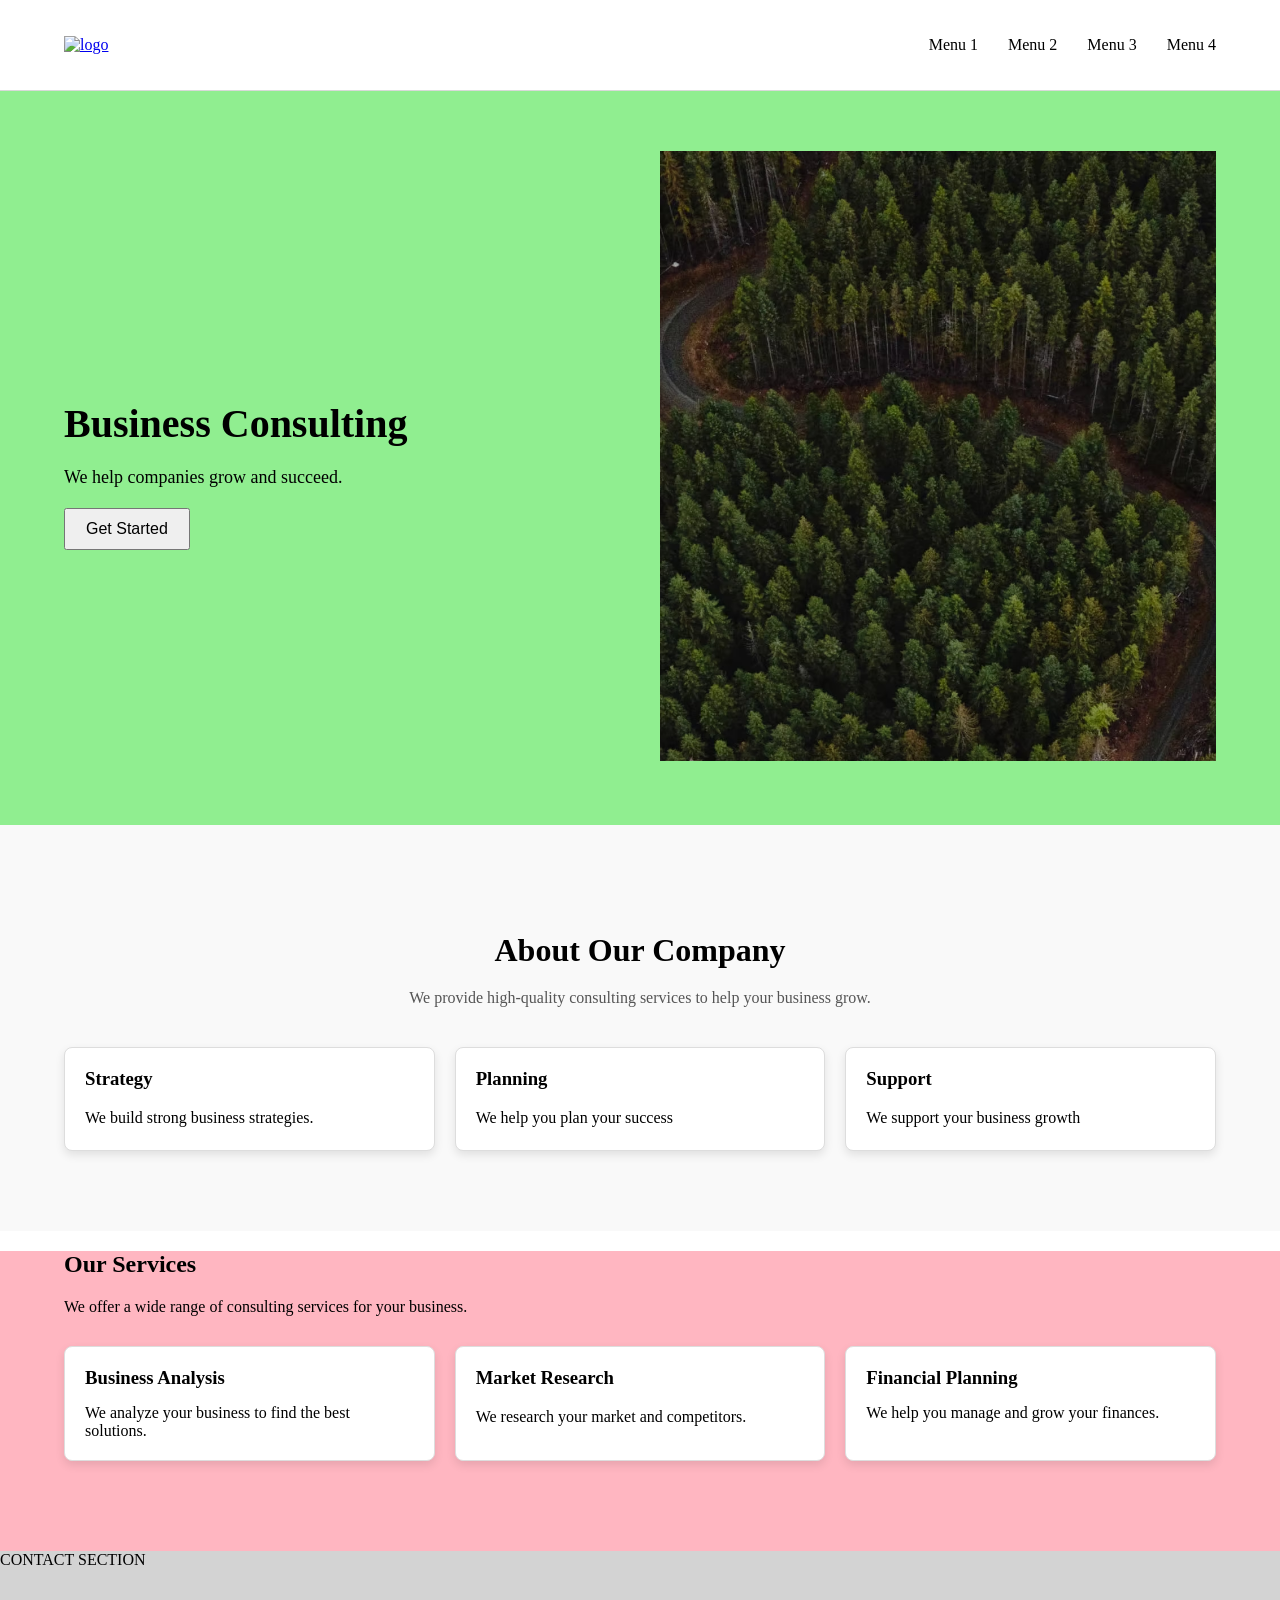
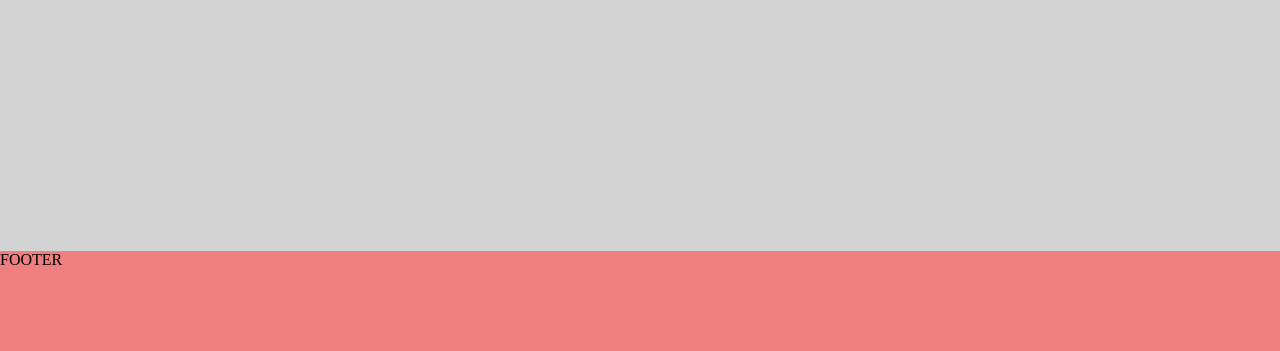
==== index.html @ f5cd55f1 "add home work 2" ====
<!DOCTYPE html>
<html lang="en">
<head>
    <meta charset="UTF-8">
    <meta name="viewport" content="width=device-width, initial-scale=1.0">
    <title>business-cinsulting-site</title>
    <link rel="stylesheet" href="./style.css">
</head>
<body>
    <header>
        <div class="container header-content">
            <a href="#" class="logo">
                <img src="logo.jpg.avif" alt="logo">

            </a>

            <nav>
                <ul class="menu">
                    <li><a href="#">Menu 1</a></li>
                    <li><a href="#">Menu 2</a></li>
                    <li><a href="#">Menu 3</a></li>
                    <li><a href="#">Menu 4</a></li>

                </ul>
            </nav>



        </div>
    </header>

    <main>
        <section class="hero">
             <div class="container hero-content">

                <div class="hero-text">
                    <h1>Business Consulting</h1>
                    <p>We help companies grow and succeed.</p>
                    <button>Get Started</button>



                </div>

                <div class="hero-image">
                    <img src="./images/hero/hero-image.avif" alt="Hero image">

                </div>
       


             </div>
        </section>

         <section class="about">
             <div class="container">
                

                <h2 class="about-title">About Our Company</h2>
                <p class="about-text">
                   We provide high-quality consulting services to help your business grow.
                 </p>
                 <div class="about-cards">
                    <div class="card">
                        <h3>Strategy</h3>
                        <p>We build strong business strategies.</p>

                    </div>
                    <div class="card">
                        <h3>Planning</h3>
                        <p>We help you plan your success</p>

                    </div>
                    <div class="card">
                        <h3>Support</h3>
                        <p>We support your business growth</p>

                    </div>
                    
                    


                    </div>


                 </div>  
                                                                                                                                                                                                                                                                               
                

             </div>
         </section>

         <section class="services">
            <div class="container">
                <h2 class="services-title">Our Services</h2>
                <p class="services-text">
                    We offer a wide range of consulting services for your business.
                </p>
                <div class="services-cards">
                    <div class="service-card">
                    <h3>Business Analysis</h3>
                    <p>We analyze your business to find the best solutions.</p>
                    </div>
                    
                    <div class="service card">
                        <h3>Market Research</h3>
                        <p>We research your market and competitors.</p>

                    </div>

                    <div class="service-card">
                        <h3>Financial Planning</h3>
                        <p>We help you manage and grow your finances.</p>

                    </div>



                </div>


            </div>
                 
        </section>

        <section class="contact">
            CONTACT SECTION
        </section>


    </main>

    <footer>
        FOOTER
    </footer>
    
</body>
</html>
---- style.css ----
body{
    margin: 0;

}
header{
    background-color: white;
    height: 90px;
    border-bottom: 1px solid #d9d9d9;
}
.hero{
    background-color: lightgreen;
    padding: 60px 0;
}
.about{
    background-color:#f9f9f9;
    padding: 80px 0;
}
.services{
    background-color: lightpink;
    height: 300px;
}

.contact{
    background-color: lightgray;
    height: 300px;

}
footer{
    background-color: lightcoral              ;
    height: 100px;
}
.container{
    width: 90%;
    margin: 0 auto;
}
.header-content{
    display: flex;
    justify-content: space-between;
    align-items: center;
    height: 90px;
}
.logo img{
    width: 120px;
    display: block;
}
.menu{
    display: flex;
    gap: 30px;
    list-style: none;
    margin: 0;
    padding: 0;
}
.menu a{
    text-decoration: none;
    color: black;
    font-size: 16px;
}
.hero-content{
    display: flex;
    align-items: center;
    justify-content: space-between;

}
.hero-text{
    width: 50%;
    padding-right: 40px;

}
.hero-text h1{
    font-size: 40px;
    margin-bottom: 20px;
}
.hero-text p{
    font-size: 18px;
    margin-bottom: 20px;
}
.hero-text button{
    padding: 10px 20px;
    font-size: 16px;
}
.hero-image{
    width: 50%;
}
.hero-image img{
    width: 100%;
}
.about-cards{
    margin-top: 30px;
    display: flex;
    gap: 20px;

}
.card{
    background-color: white;
    padding: 20px;
    border: 1px solid #ddd;
    border-radius: 8px;
    flex: 1;
    box-shadow: 0 4px 10px rgba(0, 0, 0, 0.1);
    transition: 0.3s;
}
.about-title{
    text-align: center;
    margin-bottom: 20px;
    font-size: 32px;

}
.about-text{
    text-align: center;
    margin-bottom: 40px;
    color: #555;
}
.card:hover{
    transform: translateY(-5px);
}
.card h3{
    margin-top: 0;
    margin-bottom: 15px;
}
.card p{
    margin: 0;
    line-height: 1.6;
}
.services-cards{
    margin-top: 30px;
    display: flex;
    gap: 20px;
}
.service-card{
    background-color: white;
    padding: 20px;
    border: 1px solid #ddd;
    flex: 1;

    border-radius: 8px;
    box-shadow: 0 4px 10px rgba(0, 0, 0, 0.1);
    transition: 0.3s;
}
.service-card:hover{
    transform: translateY(-5px);
}
.service-card h3{
    margin-top: 0;
    margin-bottom: 15px;
}
.service-card p{
     margin: 0;
     line-height: 1,6;
}
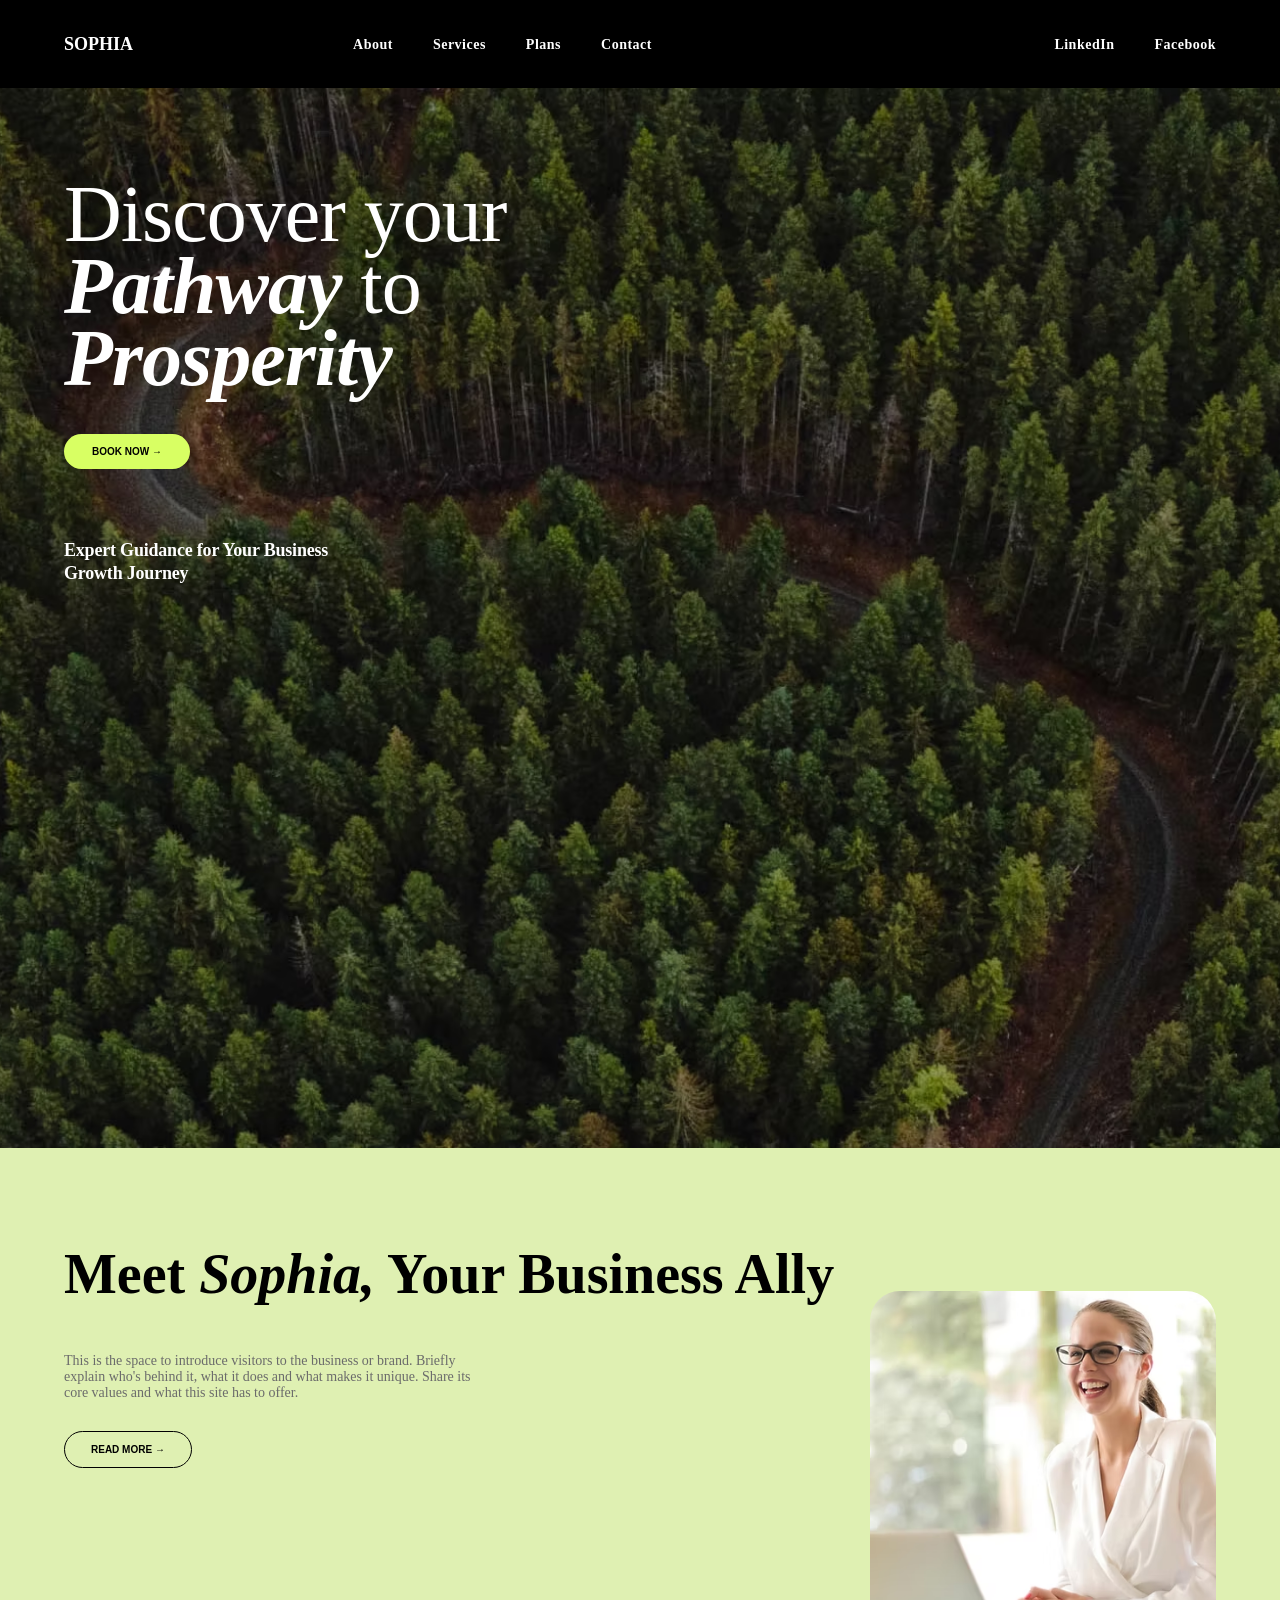
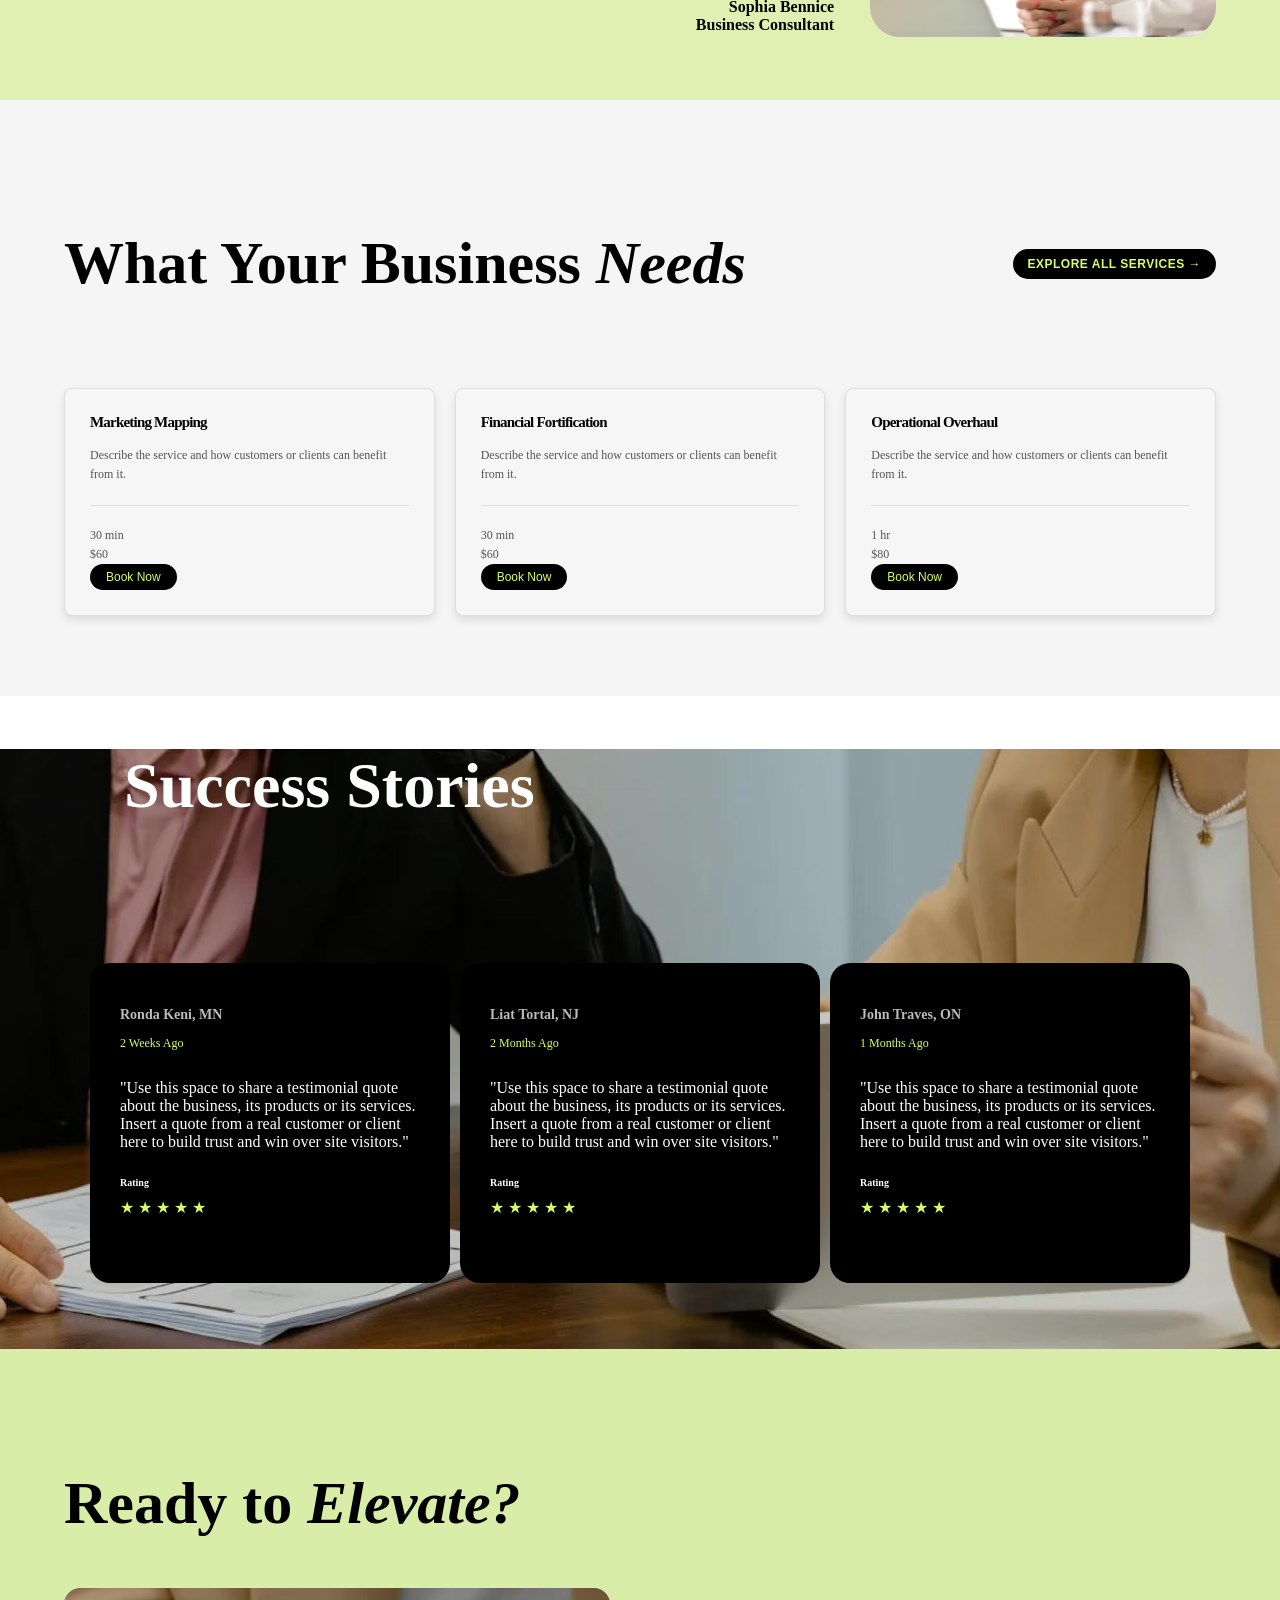
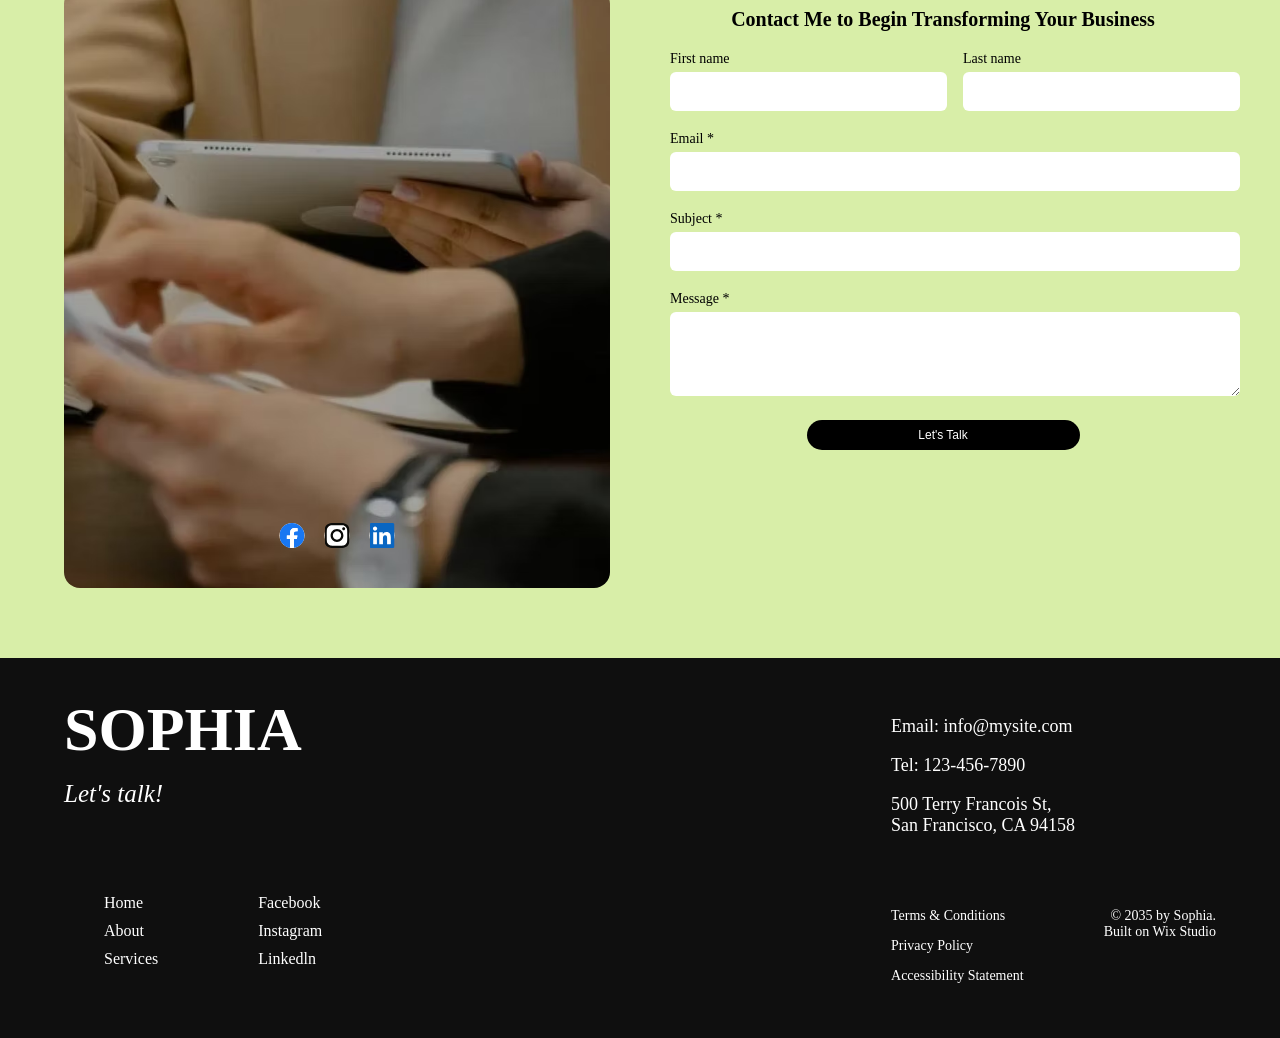
==== commit 9b833dfe: "add home work 2" ====
--- a/index.html
+++ b/index.html
@@ -5,24 +5,30 @@
     <meta name="viewport" content="width=device-width, initial-scale=1.0">
     <title>business-cinsulting-site</title>
     <link rel="stylesheet" href="./style.css">
+    
 </head>
 <body>
-    <header>
+    <header class="header">
         <div class="container header-content">
-            <a href="#" class="logo">
-                <img src="logo.jpg.avif" alt="logo">
-
-            </a>
-
-            <nav>
+            <a href="#" class="logo">SOPHIA</a>
+                 
+
+            
+
+            <nav class="nav">
                 <ul class="menu">
-                    <li><a href="#">Menu 1</a></li>
-                    <li><a href="#">Menu 2</a></li>
-                    <li><a href="#">Menu 3</a></li>
-                    <li><a href="#">Menu 4</a></li>
+                    <li><a href="#">About</a></li>
+                    <li><a href="#">Services</a></li>
+                    <li><a href="#">Plans</a></li>
+                    <li><a href="#">Contact</a></li>
 
                 </ul>
             </nav>
+            <ul class="social-menu">
+                <li><a href="#">LinkedIn</a></li>
+                <li><a href="#">Facebook</a></li>
+
+            </ul>
 
 
 
@@ -34,83 +40,84 @@
              <div class="container hero-content">
 
                 <div class="hero-text">
-                    <h1>Business Consulting</h1>
-                    <p>We help companies grow and succeed.</p>
-                    <button>Get Started</button>
-
-
-
-                </div>
-
-                <div class="hero-image">
-                    <img src="./images/hero/hero-image.avif" alt="Hero image">
-
-                </div>
-       
-
+                  
+                    
+                    
+                    <h1>
+                      Discover your <br>
+                      <span class="italic">Pathway</span> to <br>
+                       <span class="italic">Prosperity</span> 
+                    </h1>
+                    <button>BOOK NOW →</button>
+                    <p>Expert Guidance for Your Business Growth Journey</p>
+                  </div>  
+                
 
              </div>
         </section>
 
          <section class="about">
-             <div class="container">
+            <div class="container about-content">
+             <div class="about-left">
                 
 
-                <h2 class="about-title">About Our Company</h2>
+                <h2 class="about-title">Meet <span class="italic">Sophia,</span>  Your Business Ally</h2>
                 <p class="about-text">
-                   We provide high-quality consulting services to help your business grow.
+                   This is the space to introduce visitors to the business or brand. Briefly <br>explain who's behind it, what it does and what makes it unique. Share its <br> core values and what this site has to offer.
                  </p>
-                 <div class="about-cards">
-                    <div class="card">
-                        <h3>Strategy</h3>
-                        <p>We build strong business strategies.</p>
-
-                    </div>
-                    <div class="card">
-                        <h3>Planning</h3>
-                        <p>We help you plan your success</p>
-
-                    </div>
-                    <div class="card">
-                        <h3>Support</h3>
-                        <p>We support your business growth</p>
-
-                    </div>
-                    
-                    
-
-
-                    </div>
-
-
-                 </div>  
-                                                                                                                                                                                                                                                                               
-                
-
+                 <button class="about-btn">READ MORE →</button>
+                 <p class="about-name">Sophia Bennice <br>Business Consultant </p>
+               </div>  
+                 <div class="about-image">
+
+                    <img src="./images/hero/person.avif" alt="Sophia">
+                 </div> 
+                </div>                                                                                                                                                                                                                                                                
              </div>
          </section>
 
          <section class="services">
             <div class="container">
-                <h2 class="services-title">Our Services</h2>
-                <p class="services-text">
-                    We offer a wide range of consulting services for your business.
-                </p>
+
+
+            <div class="services-header">
+                <h2 class="services-title">What Your Business <span class="italic">Needs</span></h2>
+               
+                <button class="services-btn">EXPLORE ALL SERVICES →</button>
+                </div> 
                 <div class="services-cards">
                     <div class="service-card">
-                    <h3>Business Analysis</h3>
-                    <p>We analyze your business to find the best solutions.</p>
+                    <h3><a href="#">Marketing Mapping</a></h3>
+                    <p>Describe the service and how customers or clients can benefit from it.</p>
+
+                    <hr>
+
+                    <p class="time">30 min</p>
+                    <p class="price">$60</p>
+                    <button class="card-btn">Book Now</button>
                     </div>
                     
-                    <div class="service card">
-                        <h3>Market Research</h3>
-                        <p>We research your market and competitors.</p>
-
-                    </div>
-
                     <div class="service-card">
-                        <h3>Financial Planning</h3>
-                        <p>We help you manage and grow your finances.</p>
+                        <h3><a href="#">Financial Fortification</a></h3>                                                           
+                        <p>Describe the service and how customers or clients can benefit from it.</p>
+
+                        <hr>
+
+                        <p class="time">30 min</p>
+                        <p class="price">$60</p>
+                        <button class="card-btn">Book Now</button>
+
+                    </div>
+
+                    <div class="service-card">
+                        <h3><a href="#">Operational Overhaul</a></h3>
+                        <p>Describe the service and how customers or clients can benefit from it.</p>
+
+                        <hr>
+
+                        <p class="time">1 hr</p>
+                        <p class="price">$80</p>
+                        <button class="card-btn">Book Now</button>
 
                     </div>
 
@@ -124,14 +131,176 @@
         </section>
 
         <section class="contact">
-            CONTACT SECTION
+          <div class="container">
+            <h2 class="contact-title">Success Stories</h2>
+          </div>
+          
+          <div class="contact-cards">
+            <div class="contact-card">
+                <h3 class="card-name">Ronda Keni, MN</h3>
+                <p class="card-date">2 Weeks Ago</p>
+                <p class="card-text">
+                    "Use this space to share a testimonial quote about the business, its products or its services. Insert a quote from a real customer or client here to build trust and win over site visitors."
+
+                </p>
+                 <p class="card-rating-title">Rating</p>
+                <div class="card-stars">
+                    ★ ★ ★ ★ ★
+                </div>
+            
+
+            </div>
+            <div class="contact-card">
+                <h3 class="card-name">Liat Tortal, NJ</h3>
+                <p class="card-date">2 Months Ago</p>
+                <p class="card-text">
+                   "Use this space to share a testimonial quote about the business, its products or its services. Insert a quote from a real customer or client here to build trust and win over site visitors."
+                </p>
+                  <p class="card-rating-title">Rating</p>
+                <div class="card-stars">
+                    ★ ★ ★ ★ ★
+                </div>
+            </div>
+            <div class="contact-card">
+                <h3 class="card-name">John Traves, ON</h3>
+                <p class="card-date">1 Months Ago</p>
+                <p class="card-text">
+                    "Use this space to share a testimonial quote about the business, its products or its services. Insert a quote from a real customer or client here to build trust and win over site visitors."
+
+                </p>
+
+                <p class="card-rating-title">Rating</p>
+                <div class="card-stars">
+                    ★ ★ ★ ★ ★
+                </div>
+            </div>
+
+          </div>
+
+        </div>
+          
         </section>
 
 
+    
+
+
+    <section class="cta-contact">
+
+        <div class="container">
+            <h2 class="cta-title">
+                Ready to <span>Elevate?</span>
+
+            </h2>
+        <div class="cta-content">
+            <div class="cta-left">
+                <div class="cta-image">
+                    <div class="cta-socials">
+
+                        <div class="social">
+                            <img src="./images/logos/facebook.svg" alt="facebook">
+                        </div>
+
+                        <div class="social">
+                            <img src="./images/logos/instagram.svg" alt="instagram">
+                        </div>
+
+                        <div class="social">
+                            <img src="./images/logos/in.svg" alt="linkedin">
+                        </div>
+
+
+                    </div>
+                </div>
+            </div>
+            <div class="cta-right">
+
+                <h3 class="form-title">Contact Me to Begin Transforming Your Business</h3>
+
+                
+                <div class="form-row">
+                    <div class="form-group">
+                        <label>First name</label>
+                        <input type="text">
+                    </div>
+
+                    <div class="form-group">
+                        <label>Last name</label>
+                        <input type="text">
+                    </div>
+                </div>
+
+                <div class="form-group">
+                    <label>Email *</label>
+                    <input type="text">
+                </div>
+
+                <div class="form-group">
+                    <label>Subject *</label>
+                    <input type="text">
+                </div>
+
+                <div class="form-group">
+                    <label>Message *</label>
+                    <textarea name="text"></textarea>
+                </div>
+            
+                <button class="form-btn">Let's Talk</button>
+            </div>
+    </section>
     </main>
 
-    <footer>
-        FOOTER
+    <footer class="footer">
+        <div class="container">
+
+            <div class="footer-content">
+
+                <div class="footer-left">
+                    <h2 class="footer-logo">SOPHIA</h2>
+                    <p class="footer-talk">Let's talk!</p>
+                    <div class="footer-links">
+
+                       <ul>
+                        <li>Home</li>
+                        <li>About</li>
+                        <li>Services</li>
+                       </ul>
+
+                       <ul>
+                        <li>Facebook</li>
+                        <li>Instagram</li>
+                        <li>Linkedln</li>
+                       </ul>
+
+                    </div>
+                </div>
+
+
+                <div class="footer-right">
+
+                    <div class="footer-contact">
+                        <p>Email: info@mysite.com</p>
+                        <p>Tel: 123-456-7890</p>
+                        <p>500 Terry Francois St,<br>San Francisco, CA 94158</p>
+                   </div>
+
+                   <div class="footer-bottom">
+
+                     <div class="footer-legal">
+                         <p>Terms & Conditions</p>
+                         <p>Privacy Policy</p>
+                         <p>Accessibility Statement</p>
+                      
+                    </div>    
+
+                   <div class="footer-copy">
+                         <p>© 2035 by Sophia.<br>Built on Wix Studio</p>
+                   </div>
+                </div>
+
+                </div>
+            </div>
+        </div>
     </footer>
     
 </body>
--- a/style.css
+++ b/style.css
@@ -1,96 +1,178 @@
-body{
+body {
     margin: 0;
-
-}
-header{
-    background-color: white;
-    height: 90px;
-    border-bottom: 1px solid #d9d9d9;
-}
-.hero{
-    background-color: lightgreen;
-    padding: 60px 0;
-}
-.about{
-    background-color:#f9f9f9;
-    padding: 80px 0;
-}
-.services{
-    background-color: lightpink;
-    height: 300px;
-}
-
-.contact{
-    background-color: lightgray;
-    height: 300px;
-
-}
-footer{
-    background-color: lightcoral              ;
-    height: 100px;
-}
-.container{
-    width: 90%;
-    margin: 0 auto;
-}
-.header-content{
-    display: flex;
-    justify-content: space-between;
-    align-items: center;
-    height: 90px;
-}
-.logo img{
-    width: 120px;
-    display: block;
-}
-.menu{
-    display: flex;
-    gap: 30px;
+}
+
+.header {
+    /* background-color: #0a0a0a; */
+    background-color:#000;                                                             
+    height: 88px;
+}
+
+.hero {
+    background-image: url(./images/hero/hero-image-4.avif);
+    background-size: cover;
+    background-position: center;
+    padding: 90px 0 70px;
+    color: white;
+    min-height: 100vh;
+    
+
+}
+.logo{
+    text-decoration: none;
+    color: white;
+    font-size: 18px;
+    font-weight: 700;
+}
+
+
+.menu,
+.social-menu{
+    display: flex;
+    gap: 40px;
     list-style: none;
     margin: 0;
     padding: 0;
 }
-.menu a{
+
+.menu a,
+.social-menu a {
     text-decoration: none;
+    color: white;
+    font-size: 14px;
+    font-weight: 600;
+    letter-spacing: 0.5px;
+}
+.menu a:hover,
+.social-menu a:hover{
+    opacity: 0.7;
+}
+
+.about {
+    background-color: #dff0b2;
+    padding: 50px 0;
+    
+    
+}
+
+.services {
+    background-color: #f5f5f5;
+    padding: 80px 0;
+}
+
+.contact {
+    background-image: url(./images/hero/hero-image-3.avif);
+    background-size: cover;
+    background-position: center;
+    min-height: 600px;
+    
+}
+.contact-cards{
+    display: flex;
+    gap: 10px;
+    justify-content: center;
+    
+    margin-top: 140px;
+}
+.contact-card{
+    background-color: #000;
+    color: white;
+    padding: 30px;
+    border-radius: 20px;
+    height: 260px;
+    width: 300px;
+     display: flex;
+    flex-direction: column;
+}
+.contact-card:hover{
+     transform: translateY(-5px);
+    
+}
+.container {
+    width: 90%;
+    margin: 0 auto;
+    max-width: 1400px;
+}
+
+.header-content {
+    display: flex;
+    justify-content: space-between;
+    align-items: center;
+    height: 88px;
+}
+
+
+.hero-content {
+    display: flex;
+    align-items: center;
+    
+}
+
+.hero-text {
+    max-width: 500px;
+   
+}
+
+.hero-text h1 {
+    font-size: 80px;
+    margin: 0 0 30px;
+    line-height: 0.9;
+    font-weight: 500;
+    letter-spacing: -1px;
+}
+
+
+.hero-text p {
+    font-size: 18px;
+    margin-top: 70px;
+    line-height: 1.3;
+    max-width: 300px;
+    font-weight: 600;
+    letter-spacing: -0.2px;
+}
+.hero-text button {
+    padding: 12px 28px;
+    font-size: 10px;
+    background-color: #d8ff63;
     color: black;
-    font-size: 16px;
-}
-.hero-content{
-    display: flex;
-    align-items: center;
-    justify-content: space-between;
-
-}
-.hero-text{
-    width: 50%;
-    padding-right: 40px;
-
-}
-.hero-text h1{
-    font-size: 40px;
-    margin-bottom: 20px;
-}
-.hero-text p{
-    font-size: 18px;
-    margin-bottom: 20px;
-}
-.hero-text button{
-    padding: 10px 20px;
-    font-size: 16px;
-}
-.hero-image{
-    width: 50%;
-}
-.hero-image img{
-    width: 100%;
-}
-.about-cards{
+    border: none;
+    border-radius: 999px;
+    cursor: pointer;
+    font-weight: 600;
+    margin-top: 10px;
+}
+.hero-text button:hover {
+    background-color: #e6ff85;
+}
+
+
+.about-title {
+    line-height: 1.1;
+    font-size: 56px;
+    font-weight: 700;
+    
+}
+
+.about-text {
+    text-align: left;
+    margin-bottom: 30px;
+    
+    color: #6b6b6b;
+    font-size: 14px;
+    
+}
+
+.about-cards {
     margin-top: 30px;
     display: flex;
     gap: 20px;
-
-}
-.card{
+}
+h3,a{
+    text-decoration: none;
+    color: #000;
+}
+
+.card {
     background-color: white;
     padding: 20px;
     border: 1px solid #ddd;
@@ -99,51 +181,363 @@
     box-shadow: 0 4px 10px rgba(0, 0, 0, 0.1);
     transition: 0.3s;
 }
-.about-title{
+
+.card:hover {
+    transform: translateY(-5px);
+    
+}
+
+.card h3 {
+    margin-top: 0;
+    margin-bottom: 15px;
+}
+
+.card p {
+    margin: 0;
+    line-height: 1.6;
+}
+.card-name{
+    color: #bbb;
+    font-size: 14px;
+    font-weight: bold;
+    margin-bottom: 1px;
+       
+}
+.card-date{
+    font-size: 12px;
+    color: #d6ff63;
+}
+.card-rating-title{
+    font-size: 10px;
+    font-weight: bold;
+    
+    
+}
+.card-stars {
+  font-size: 16px;
+  color: #d6ff63;
+}
+
+.services-text {
     text-align: center;
-    margin-bottom: 20px;
-    font-size: 32px;
-
-}
-.about-text{
+    margin-bottom: auto;
+    color: #555;
+}
+.services-cards {
+    margin-top: 30px;
+    display: flex;
+    gap: 20px;
+    
+}
+
+.service-card {
+    background-color: #f6f6f6;
+    padding: 25px 25px;
+    border: 1px solid #ddd;
+    flex: 1;
+    border-radius: 8px;
+    box-shadow: 0 4px 10px rgba(0, 0, 0, 0.1);
+    transition: 0.3s;
+    
+}
+.service-card hr{
+     height: 1px;
+    background-color: #e0e0e0;
+    border: none;
+    margin: 20px 0;
+}
+
+.service-card:hover {
+    transform: translateY(-5px);
+}
+
+.service-card h3 {
+    margin-top: 0;
+    margin-bottom: 15px;
+    font-size: 15px;
+    letter-spacing: -0.8px;
+    text-decoration: none;
+}
+
+.service-card p {
+    margin: 0;
+    line-height: 1.6;
+    font-size: 12px;
+    color: #555;
+}
+.services-title{
+    text-align: left;
+    font-size: 60px;
+    
+}
+.services-header {
+    display: flex;
+    justify-content: space-between;
+    align-items: center;
+    margin-bottom: 40px;
+}
+.services-btn{
+    padding: 8px 15px;
+    border-radius: 999px;
+    color:#d8ff63;
+    border: none;
+    background-color: #000;
+    font-size: 12px;
+    font-weight: 600;
+    cursor: pointer;
+    letter-spacing: 0.5px;
+
+}
+.card-btn{
+    padding: 6px 16px;
+    border-radius: 999px;
+    border: none;
+    background-color: #000;
+    color:#d8ff63;
+    cursor: pointer;
+    font-size: 12px;
+    
+    
+}
+
+.contact-title {
+    
+    margin-bottom: 140px;
+    margin-left: 60px;
+    font-size: 64px;
+    color: white;
+       
+}
+
+.contact-text {
     text-align: center;
     margin-bottom: 40px;
     color: #555;
 }
-.card:hover{
-    transform: translateY(-5px);
-}
-.card h3{
-    margin-top: 0;
-    margin-bottom: 15px;
-}
-.card p{
+.italic{
+    font-style: italic;
+    font-weight: 600;
+}
+.about-content{
+    display: flex;
+    justify-content: space-between;
+    align-items: center;
+       
+}
+
+
+.about-btn{
+    max-width: 500px;
+}
+.about-name{
+    text-align: right;
+    margin-top: 130px;
+    font-weight: 600;
+    font-size: 16px;
+}
+
+.about-btn{
+   
+    padding: 12px 26px;
+    border: 1.5px solid black;
+    background-color: transparent;
+    border-radius: 999px;
+    font-weight: 600;
+    cursor: pointer;
+    font-size: 10px; 
+}
+.about-btn:hover {
+    background-color: black;
+    color: white;
+}
+
+.about-image{
+    width: 30%;
+    margin-top: 80px;
+    
+}
+.about-image img{
+    width: 100%;
+    border-radius: 30px;
+    display: block;
+}
+.about-title,
+.about-text {
+    text-align: left;
+}
+.nav{
+    margin-left: 220px;
+    margin-right: auto;
+}
+.cta-contact{
+    background-color: #d8eea8;
+    padding: 70px 0;
+}
+.cta-title{
+    font-size: 60px;
+    font-weight: 700;
+}
+.cta-title span{
+    font-style: italic;
+}
+.cta-content{
+    display: flex;
+    gap: 60px;
+}
+.cta-left{
+    width: 50%;
+}
+.cta-right{
+    width: 50%;
+}
+.cta-image{
+    background-image: url(./images/hero/cta-image.avif);
+    height: 600px;
+    border-radius: 16px;
+    background-size: cover;
+    background-position: center;
+    position: relative;
+}
+.social img{
+    width: 25px;
+    height: 25px;
+}
+.cta-socials{
+    display: flex;
+    gap: 20px;
+    position: absolute;
+    bottom: 40px;
+    left: 50%;
+    transform: translateX(-50%);
+       
+}
+.social{
+    background-color: white;
+    width: 25px;
+    height: 25px;
+    border-radius: 50%;
+
+    display: flex;
+    align-items: center;
+    justify-content: center;
+    transition: 0.3s;
+}
+.social:hover{
+    transform: scale(1.1);
+}
+.form-title{
+    font-size: 20px;
+    font-weight: 700;
+    text-align: center;
+    margin-bottom: 20px;
+}
+.form-row{
+    display: flex;
+    gap: 40px;
+}
+.form-group{
+    width: 100%;
+    margin-bottom: 20px;
+    /* font-size: 10px; */
+    
+}
+.form-group input,
+.form-group textarea{
+    width: 100%;
+    padding: 12px;
+    border-radius: 6px;
+    border: none;
+}
+.form-group label{
+    font-size: 14px;
+    margin-bottom: 5px;
+    display: block;
+}
+
+ .form-group textarea {
+  min-height: 60px;
+}
+.form-btn{
+    width: 50%;
+    border-radius: 30px;
+    border: none;
+    background-color: #000;
+    color: white;
+    height: 30px;
+    font-size: 12px;
+    transition: 0.3s;
+    margin: 0 auto;
+    display: block;
+}
+.form-btn:hover{
+    background-color: #333;
+}
+.footer{
+    background-color: #0f0f0f;
+    padding: 40px 0;
+    color: white;
+}
+.footer-content{
+    display: flex;
+    justify-content: space-between;
+    align-items: flex-start;
+    
+}
+.footer-logo{
+    font-size: 62px;
+    font-weight: 700;
+    line-height: 1;
     margin: 0;
-    line-height: 1.6;
-}
-.services-cards{
-    margin-top: 30px;
-    display: flex;
-    gap: 20px;
-}
-.service-card{
-    background-color: white;
-    padding: 20px;
-    border: 1px solid #ddd;
-    flex: 1;
-
-    border-radius: 8px;
-    box-shadow: 0 4px 10px rgba(0, 0, 0, 0.1);
-    transition: 0.3s;
-}
-.service-card:hover{
-    transform: translateY(-5px);
-}
-.service-card h3{
-    margin-top: 0;
-    margin-bottom: 15px;
-}
-.service-card p{
-     margin: 0;
-     line-height: 1,6;
-}
+}
+.footer-talk{
+    font-size: 25px;
+    font-style: italic;
+    /* margin-top: 80px; */
+    margin: 20px 0 0;
+}
+.footer-links{
+    display: flex;
+    gap: 60px;
+    margin-top: 70px;   
+}
+.footer-links ul{
+    list-style: none;
+}
+.footer-links li{
+    margin-bottom: 10px;
+    font-size: 16px;
+}
+.footer-left{
+    display: flex;
+    flex-direction: column;
+}
+.footer-right{
+    display: flex;
+    flex-direction: column;
+    justify-content: space-between;
+}
+.footer-bottom{
+    display: flex;
+    justify-content: space-between;
+    margin-top: 30x;
+    gap: 80px;
+    
+}
+.footer-contact{
+    margin-bottom: 40px;font-size: 18px;
+}
+.footer-copy{
+    text-align: right;
+    margin-left: auto;
+}
+.footer-contact p{
+    font-size: 18px;
+}
+.footer-legal p,
+.footer-copy p{
+    font-size: 14px;
+}
+
+    
+
+
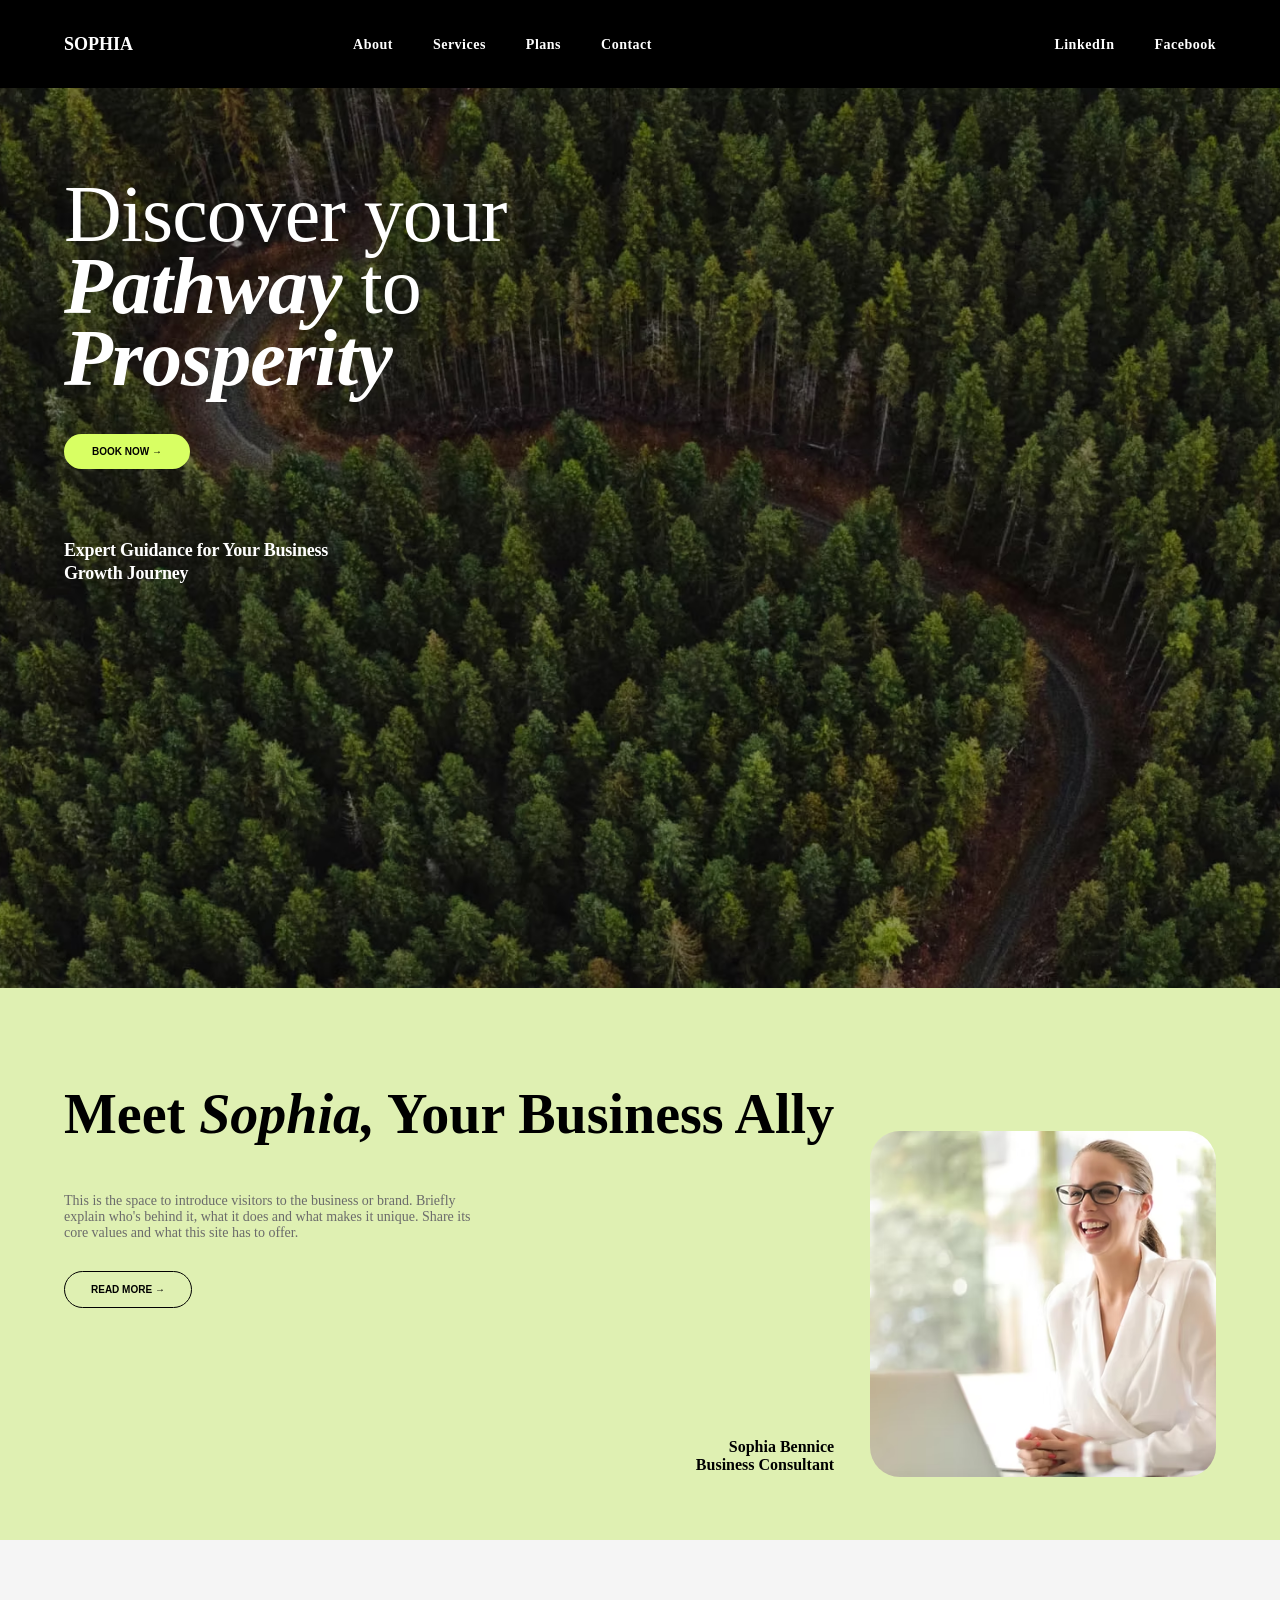
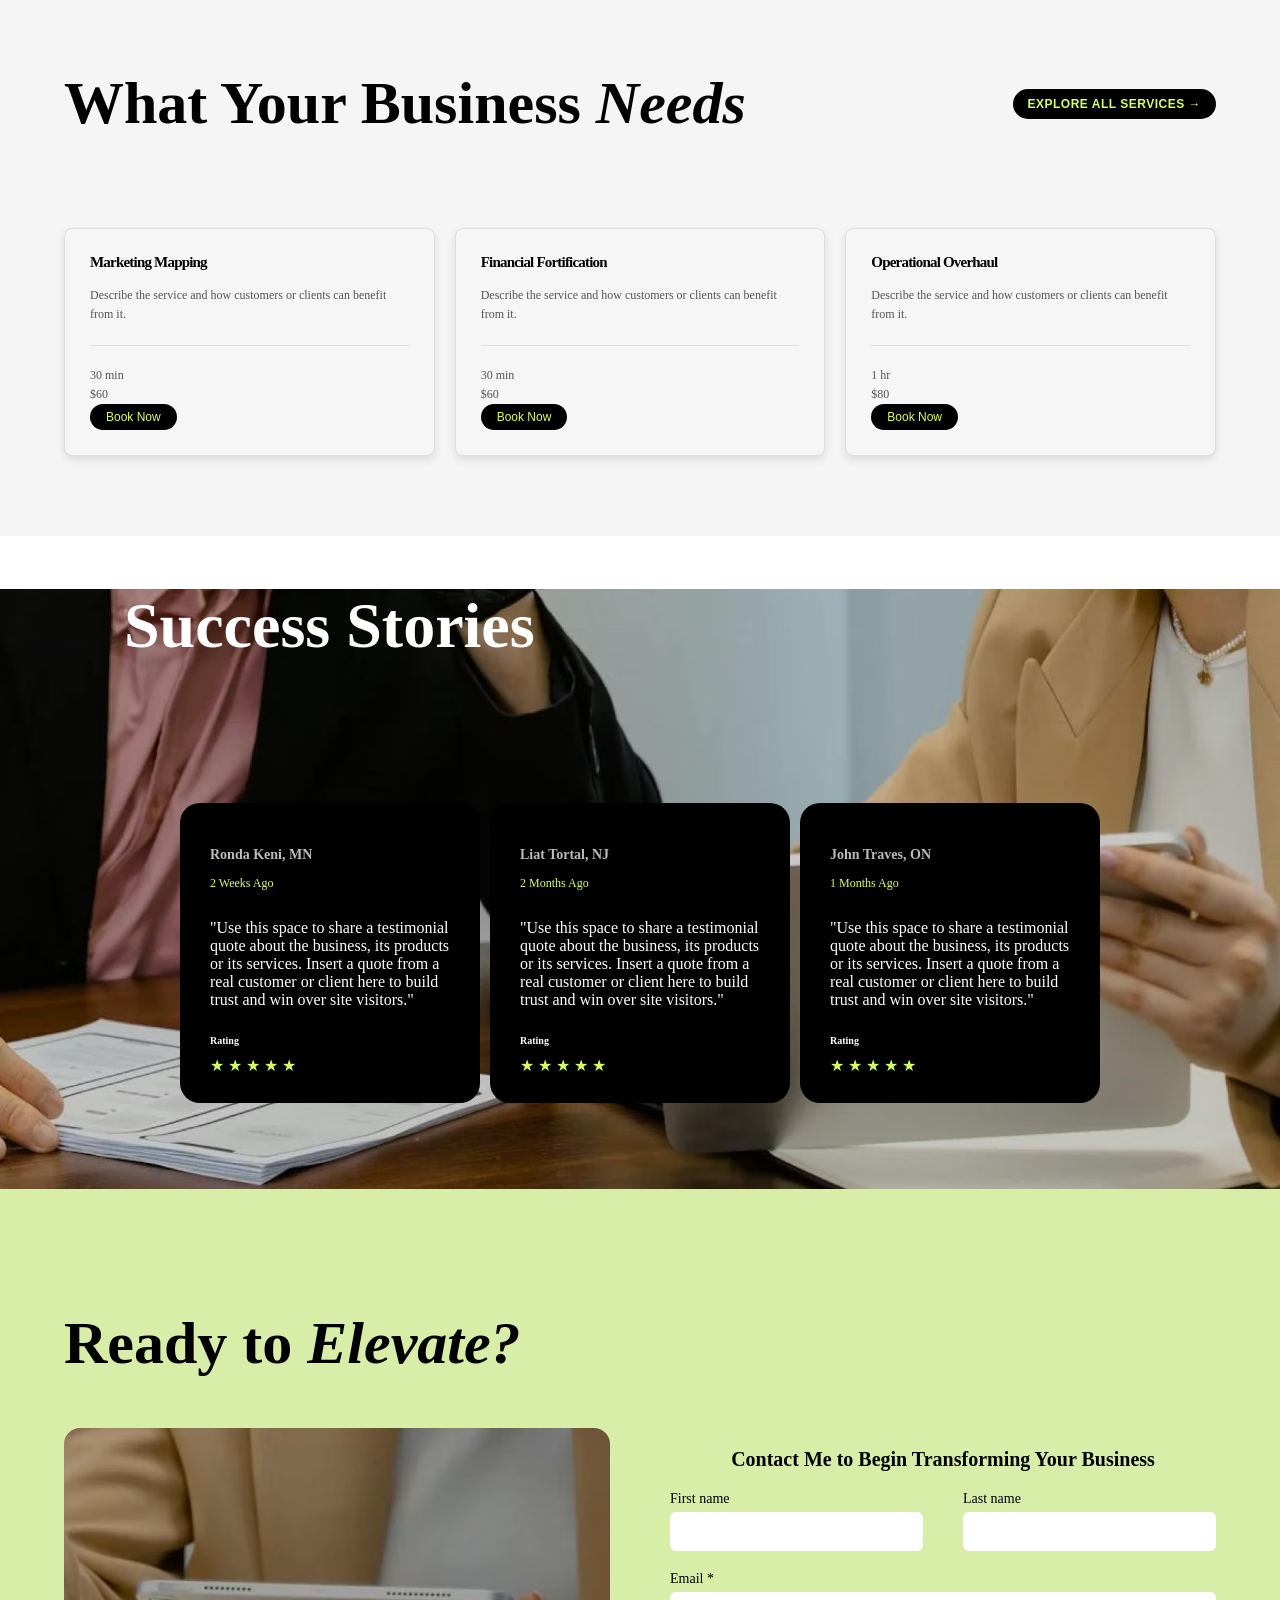
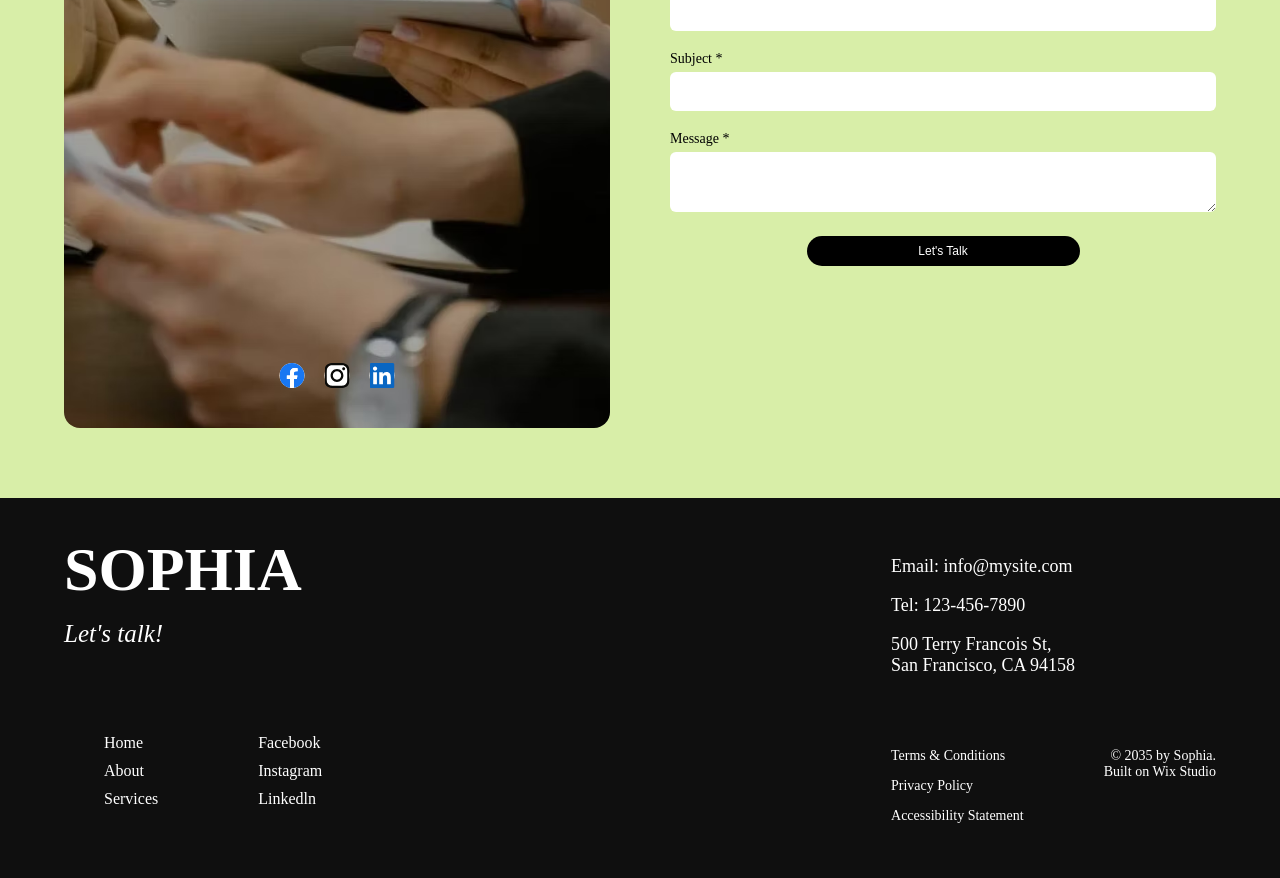
==== commit 42604f7f: "add home work 2" ====
--- a/index.html
+++ b/index.html
@@ -290,12 +290,12 @@
                          <p>Terms & Conditions</p>
                          <p>Privacy Policy</p>
                          <p>Accessibility Statement</p>
-                      
+                      </div>
+                         <div class="footer-copy">
+                          <p>© 2035 by Sophia.<br>Built on Wix Studio</p>  
                     </div>    
 
-                   <div class="footer-copy">
-                         <p>© 2035 by Sophia.<br>Built on Wix Studio</p>
-                   </div>
+                   
                 </div>
 
                 </div>
--- a/style.css
+++ b/style.css
@@ -1,5 +1,9 @@
+*{
+    box-sizing: border-box;
+}
 body {
     margin: 0;
+    
 }
 
 .header {
@@ -79,7 +83,7 @@
     color: white;
     padding: 30px;
     border-radius: 20px;
-    height: 260px;
+    height: 300px;
     width: 300px;
      display: flex;
     flex-direction: column;
@@ -538,6 +542,63 @@
     font-size: 14px;
 }
 
-    
-
-
+@media (max-width:929px){
+    .menu,
+    .social-menu{
+        gap: 20px;
+    }
+    .nav{
+        margin-left: 0px;
+        margin-right: 0px;
+    }
+    .hero-text h1 {
+       font-size: 42px;
+    }
+    .cta-content {
+       flex-direction: column;
+       align-items: center;
+    }
+
+    .cta-left,
+    .cta-right {
+       width: 100%;
+    }
+    .contact-cards{
+        flex-direction: column;
+
+    }
+   
+
+
+}
+@media (max-width:610px){
+      .header-content{
+         flex-direction: column;
+         justify-content: center;
+         gap: 20px;
+         height: auto; 
+    }
+    .services-cards{
+        flex-direction: column;
+        align-items: center;
+    }
+    .header{
+        height: 100px;
+    }
+   
+  
+}
+@media(max-width:690px){
+      .footer-content{
+          flex-direction: column;
+          gap: 20px;
+    }
+    
+}
+
+    
+         
+     
+
+    
+
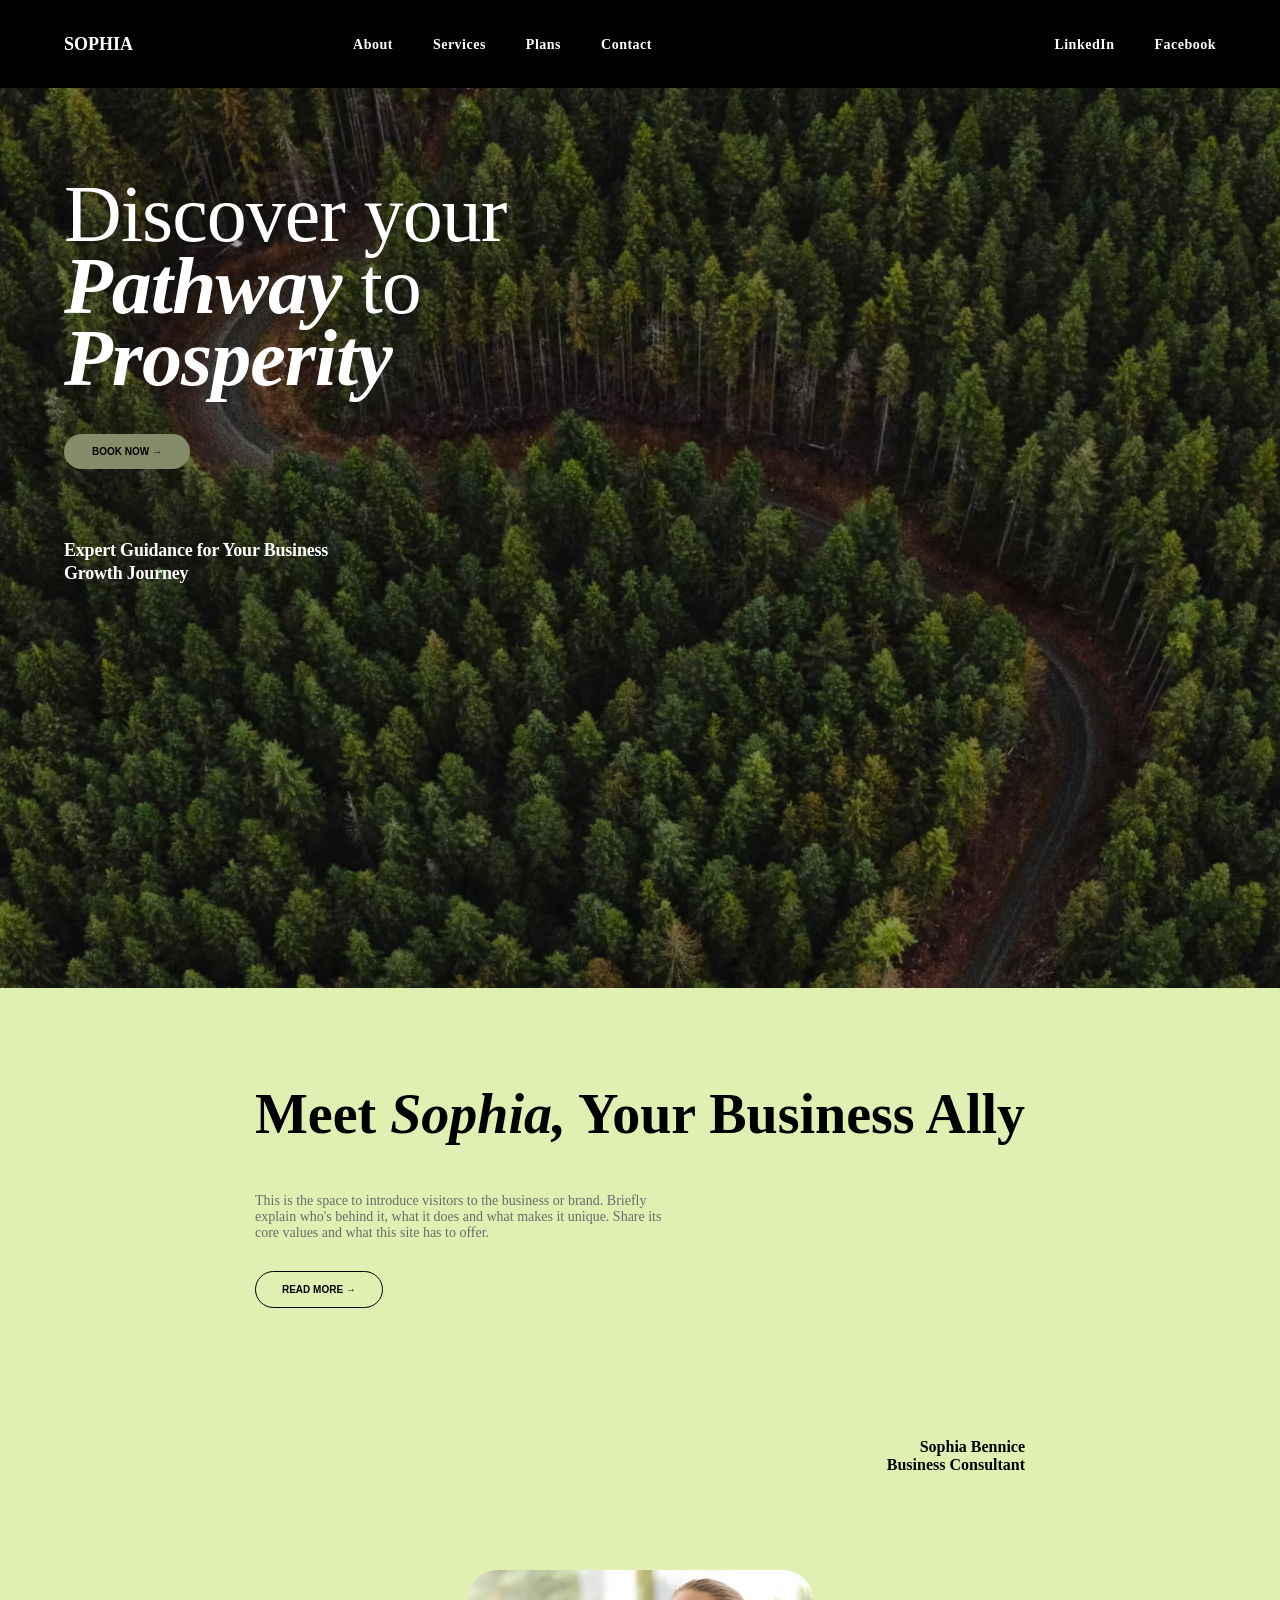
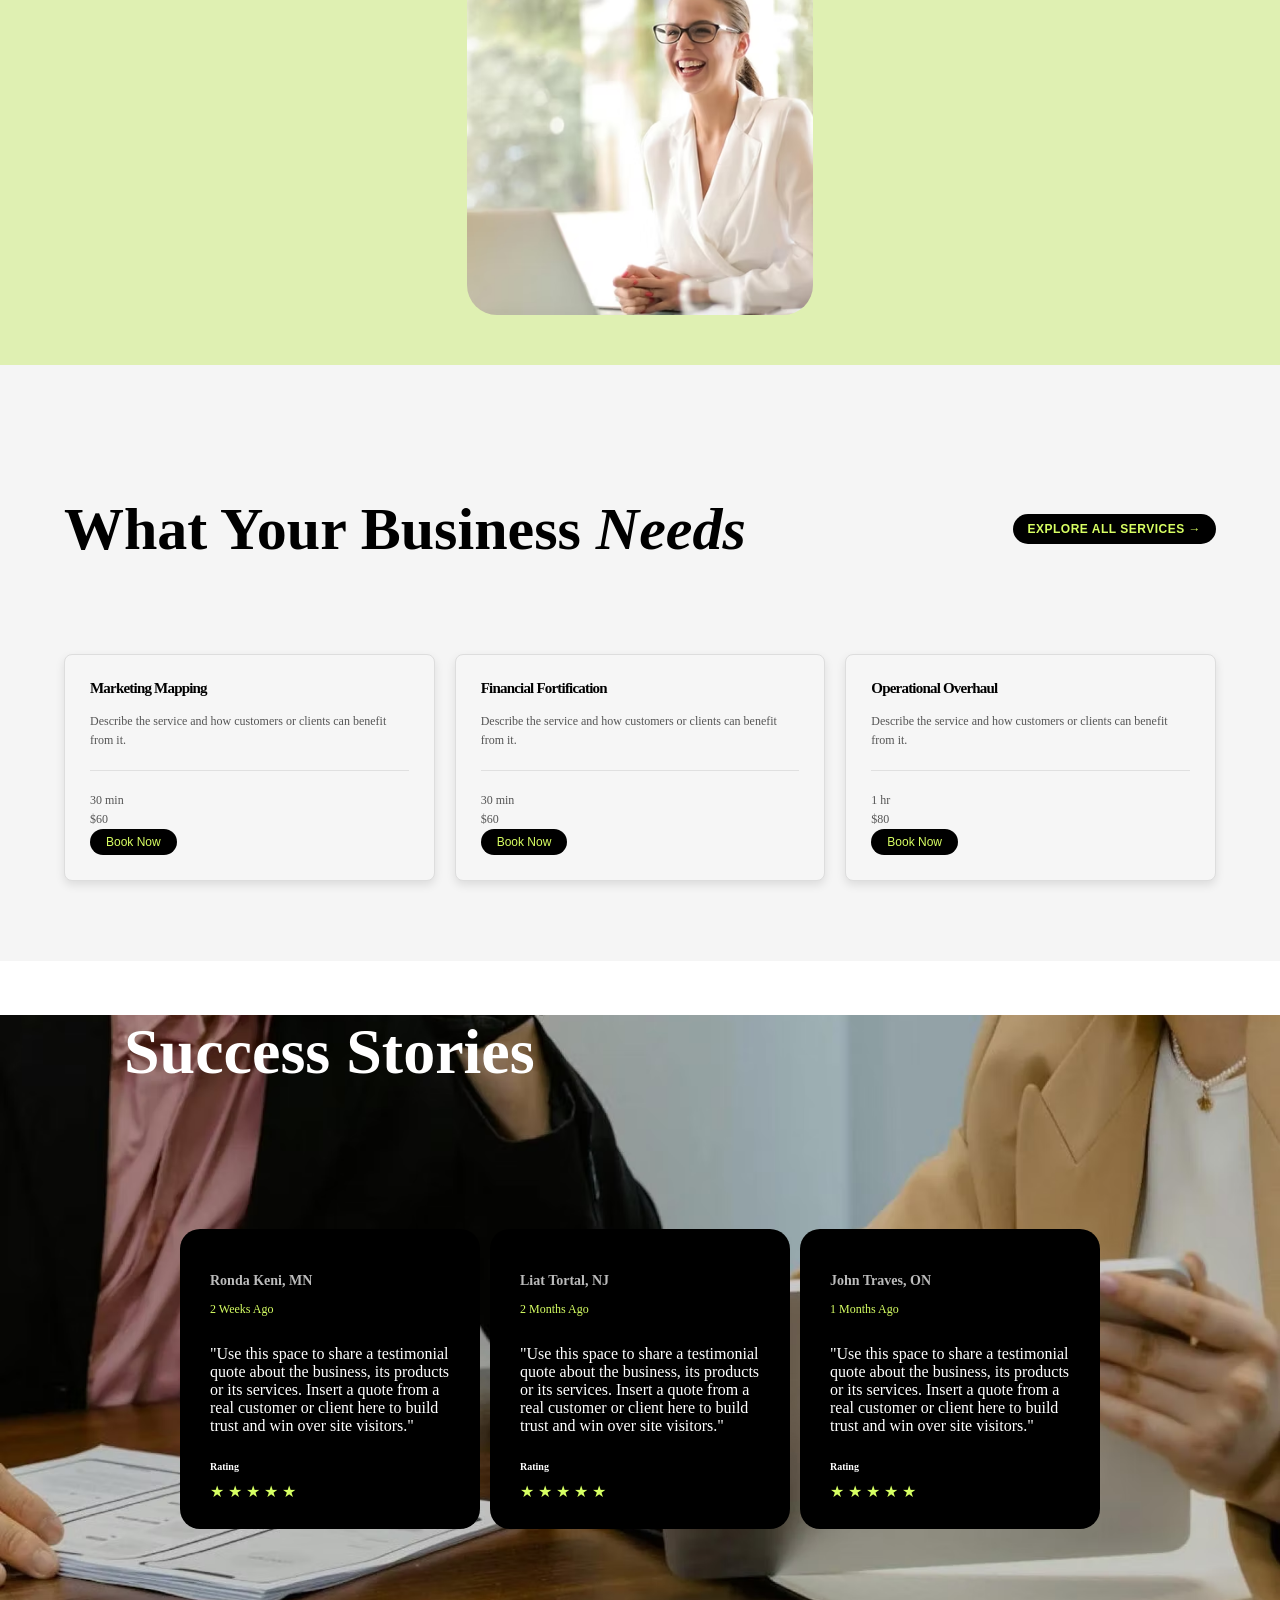
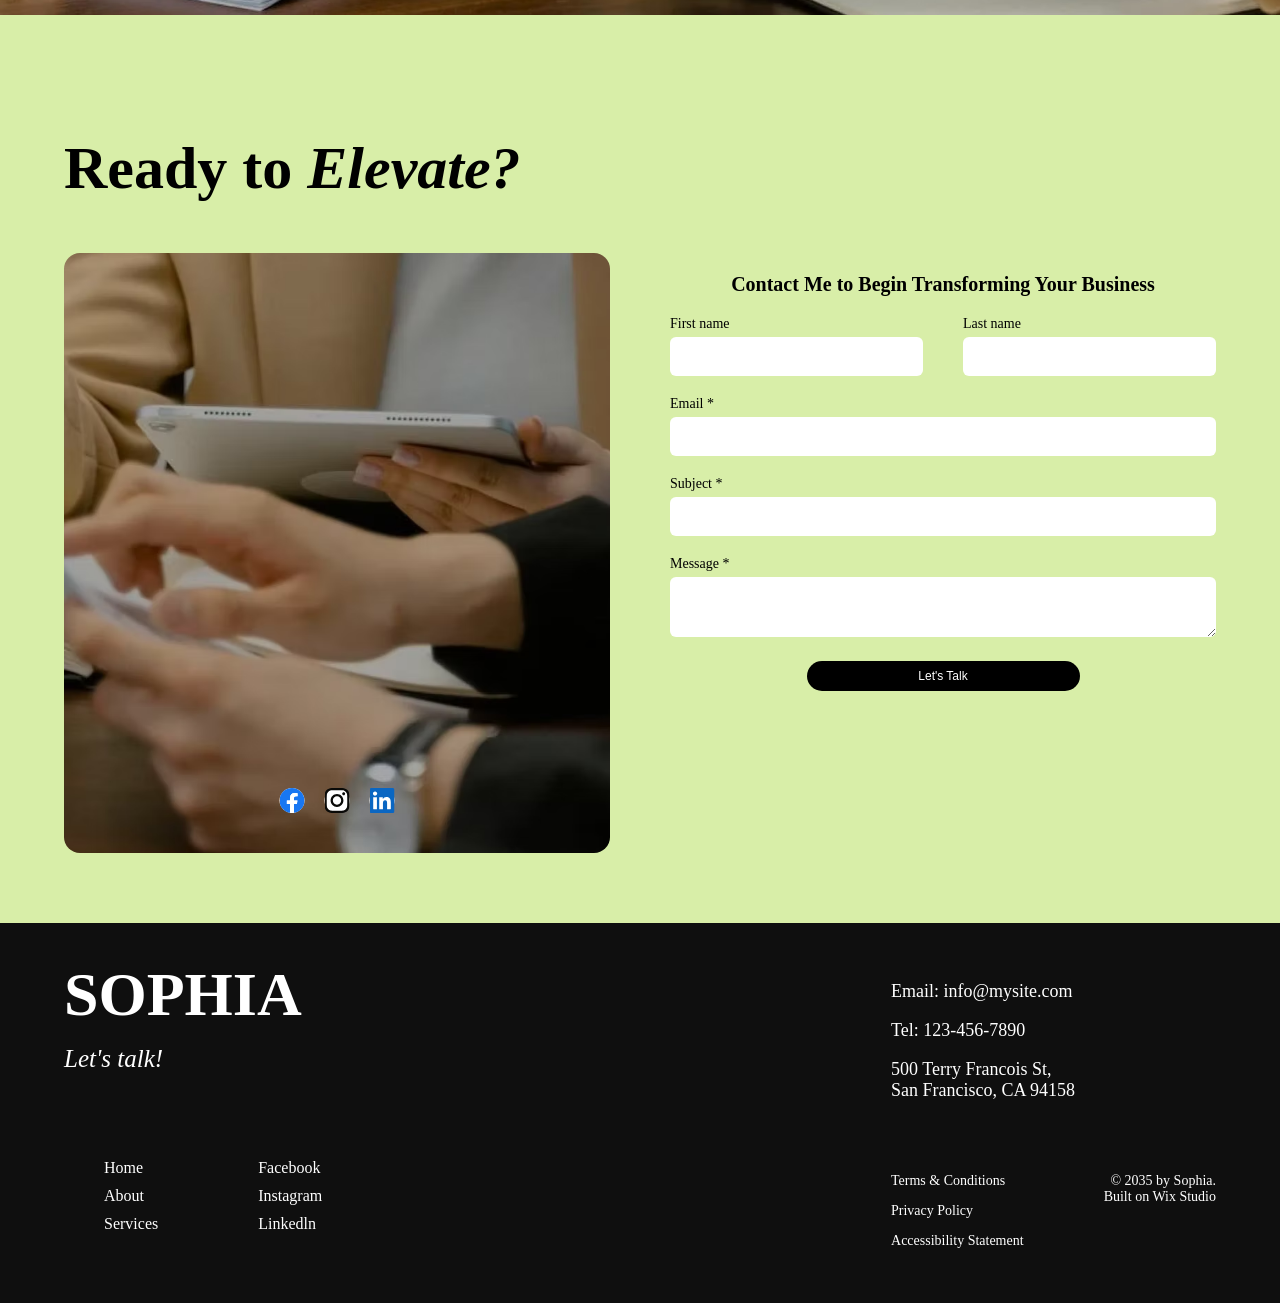
==== commit ff54f8b5: "add home work 2" ====
--- a/index.html
+++ b/index.html
@@ -17,8 +17,8 @@
 
             <nav class="nav">
                 <ul class="menu">
-                    <li><a href="#">About</a></li>
-                    <li><a href="#">Services</a></li>
+                    <li><a href="./about.html">About</a></li>
+                    <li><a href="./services.html">Services</a></li>
                     <li><a href="#">Plans</a></li>
                     <li><a href="#">Contact</a></li>
 
--- a/style.css
+++ b/style.css
@@ -137,7 +137,7 @@
 .hero-text button {
     padding: 12px 28px;
     font-size: 10px;
-    background-color: #d8ff63;
+    background-color: #858c6a;
     color: black;
     border: none;
     border-radius: 999px;
@@ -231,7 +231,7 @@
     margin-top: 30px;
     display: flex;
     gap: 20px;
-    
+    flex-wrap: wrap;
 }
 
 .service-card {
@@ -326,6 +326,7 @@
     display: flex;
     justify-content: space-between;
     align-items: center;
+    flex-direction: column;
        
 }
 
@@ -583,7 +584,7 @@
         align-items: center;
     }
     .header{
-        height: 100px;
+        height: 120px;
     }
    
   
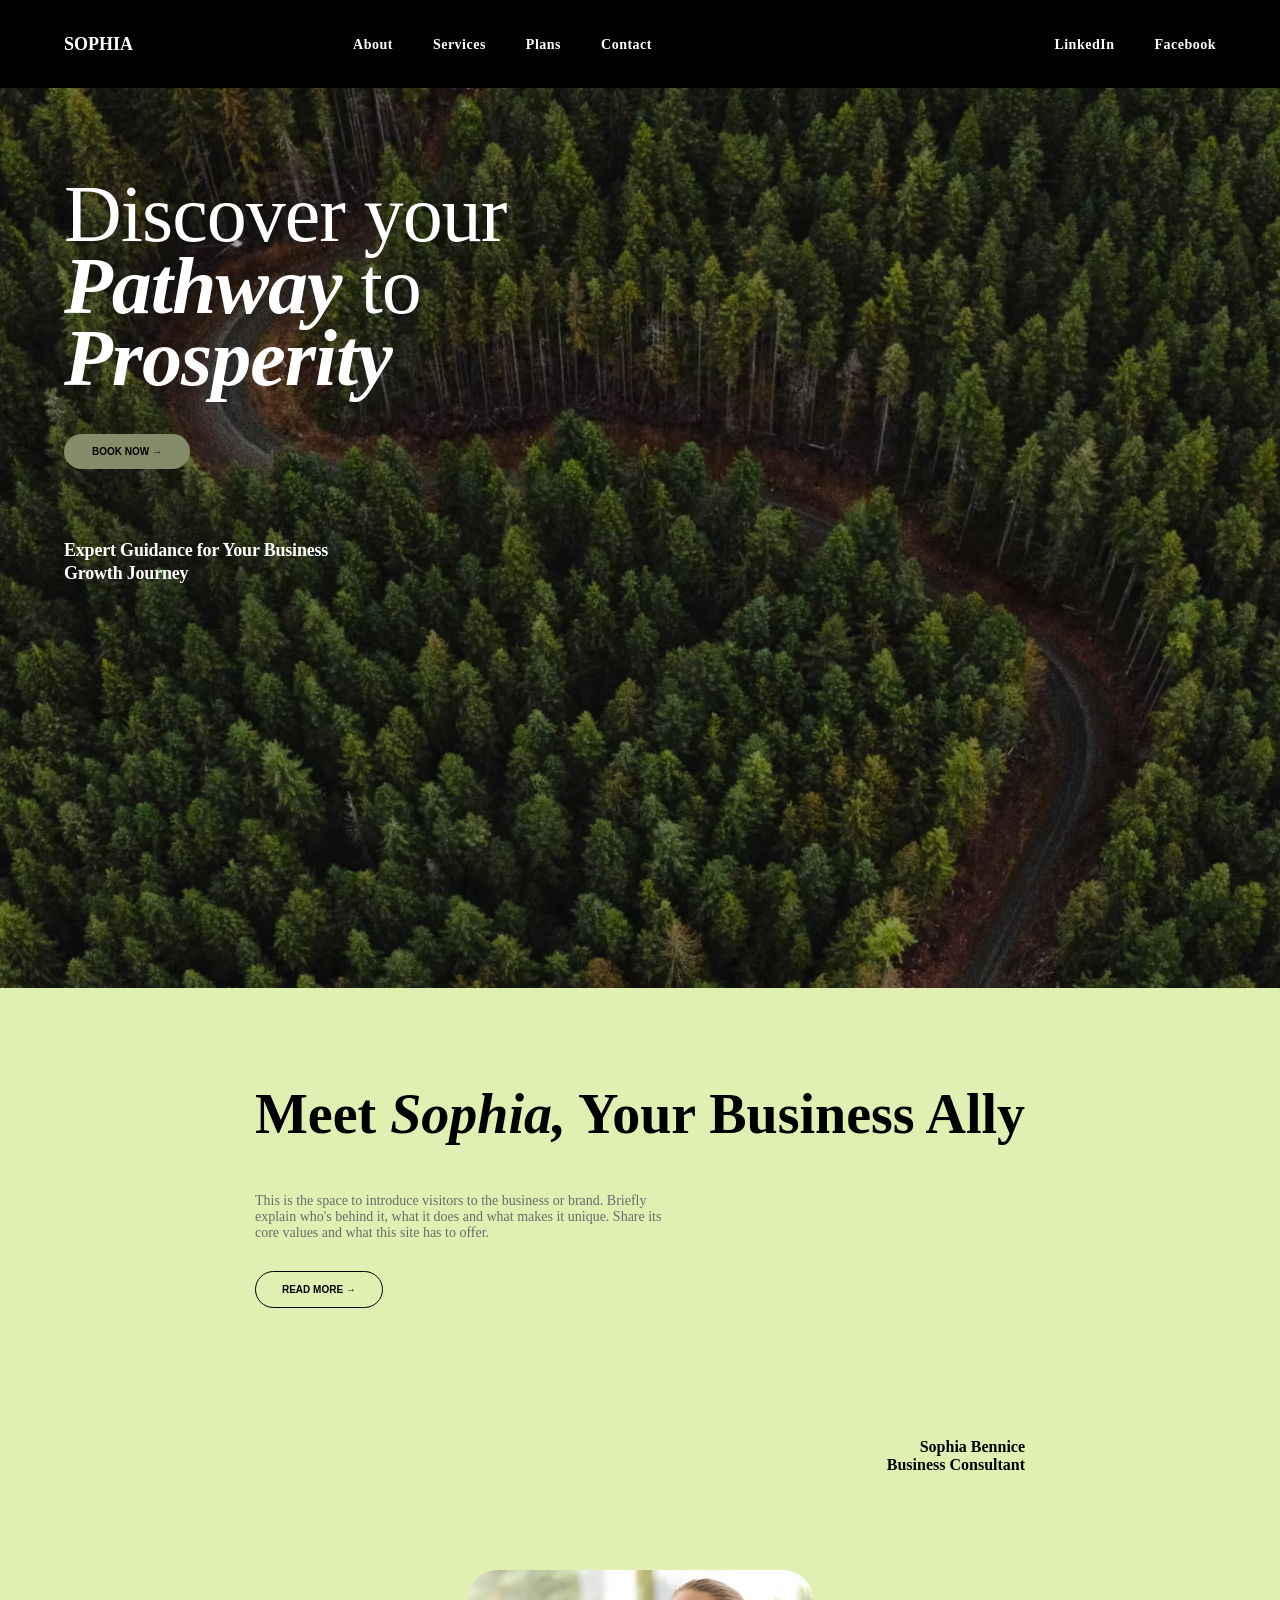
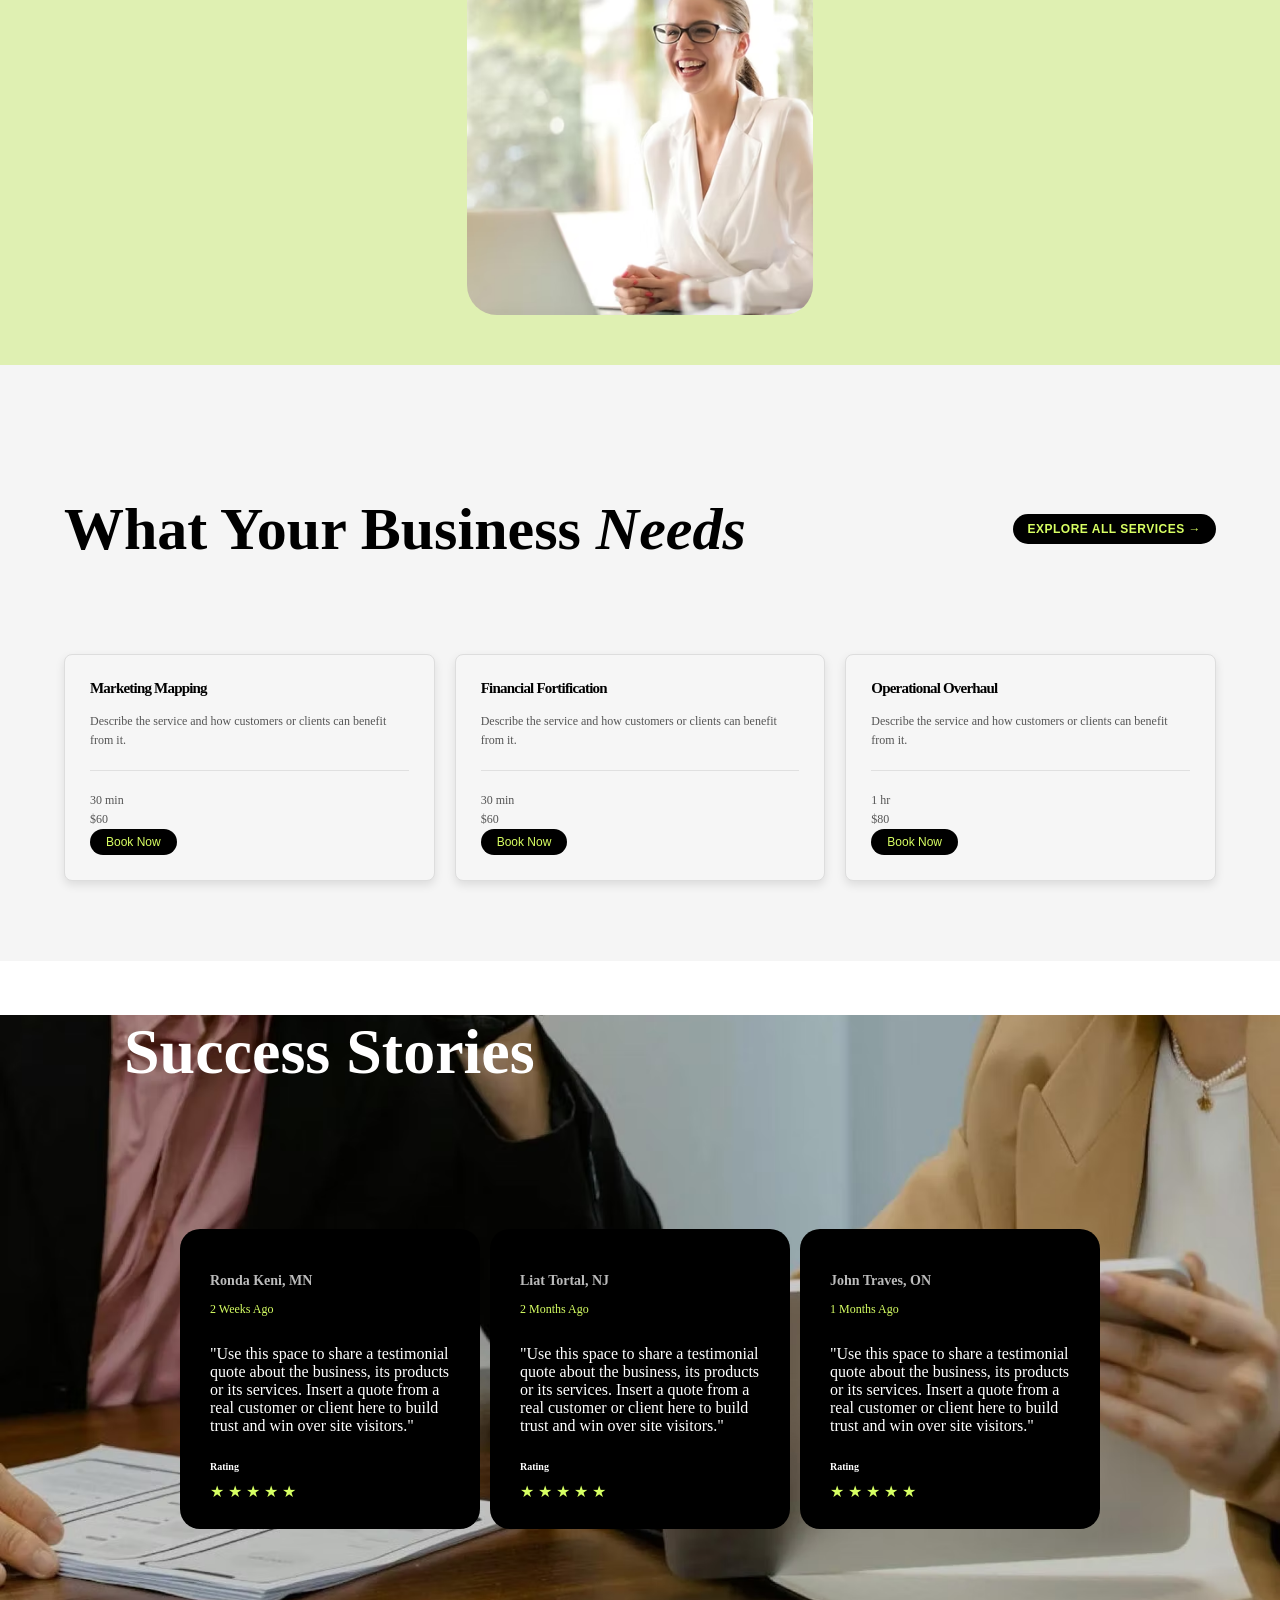
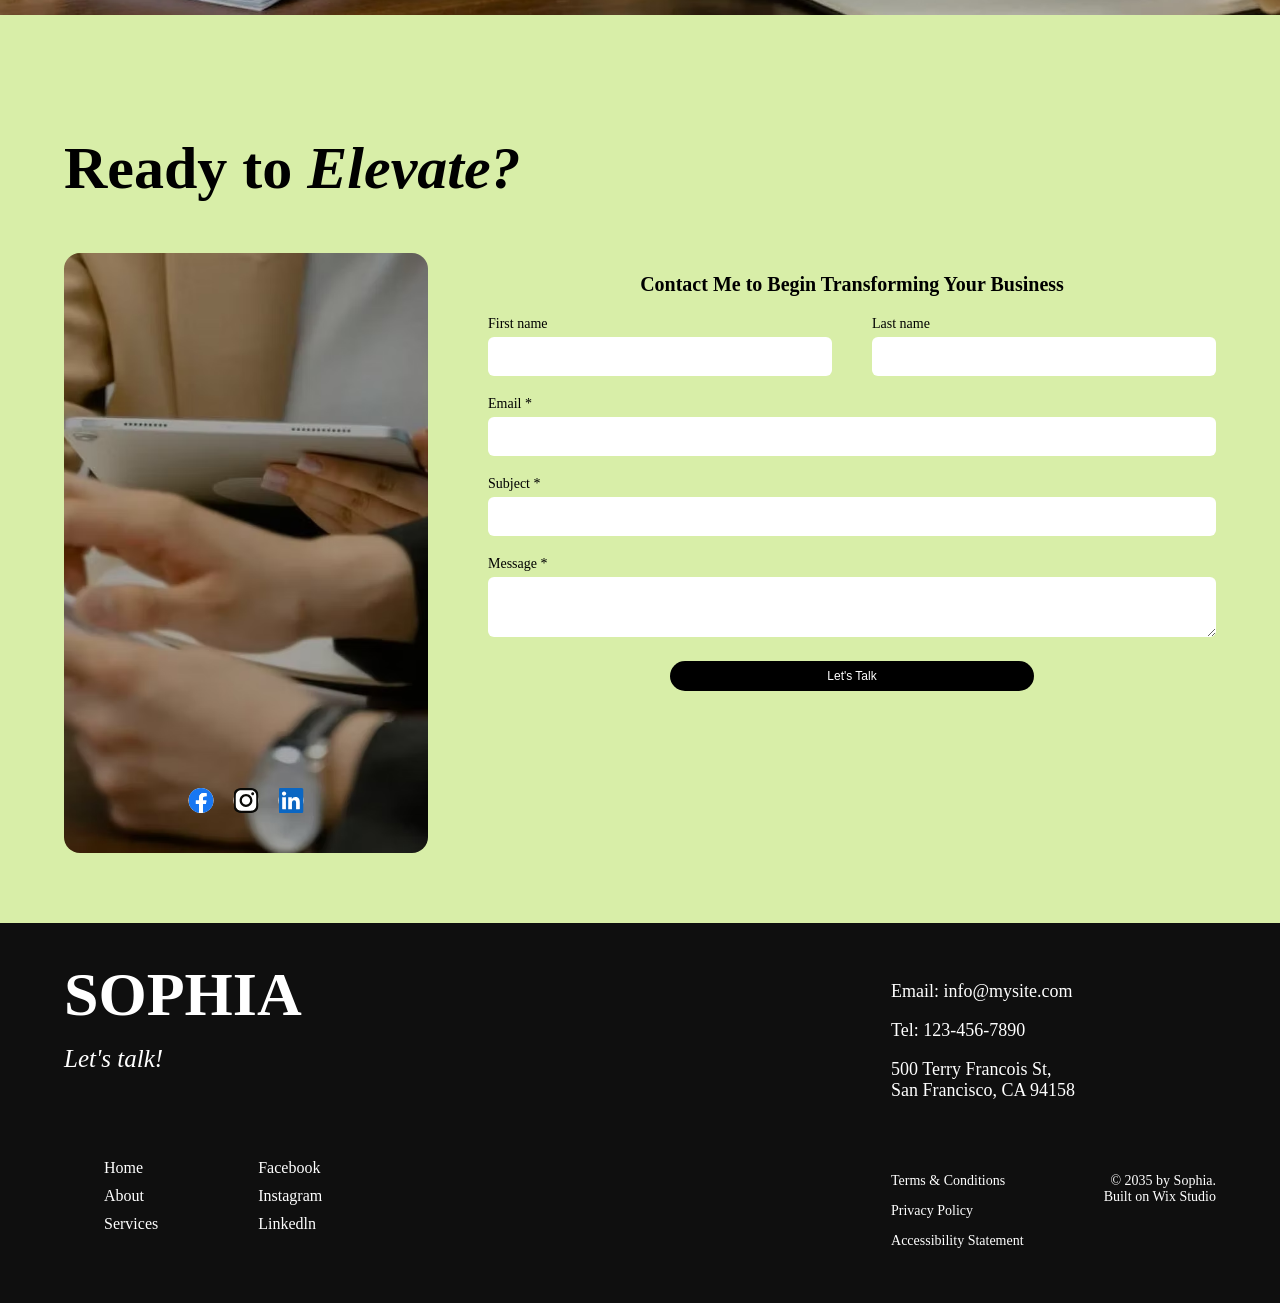
==== commit 3f0fe360: "add home work 2" ====
--- a/index.html
+++ b/index.html
@@ -29,7 +29,9 @@
                 <li><a href="#">Facebook</a></li>
 
             </ul>
-
+            <a class="burger" href="./burger.html">&#9776;</a>
+               
+            
 
 
         </div>
--- a/style.css
+++ b/style.css
@@ -393,7 +393,7 @@
     width: 50%;
 }
 .cta-right{
-    width: 50%;
+    width: 100%;
 }
 .cta-image{
     background-image: url(./images/hero/cta-image.avif);
@@ -542,6 +542,10 @@
 .footer-copy p{
     font-size: 14px;
 }
+.burger{
+   display: none;
+   color: white; 
+}
 
 @media (max-width:929px){
     .menu,
@@ -568,7 +572,14 @@
         flex-direction: column;
 
     }
-   
+    nav{
+        display: none;
+    }
+    .burger{
+        display: block;
+        align-items: center; 
+        justify-content: center;
+    }
 
 
 }
@@ -577,14 +588,24 @@
          flex-direction: column;
          justify-content: center;
          gap: 20px;
-         height: auto; 
+         height: auto;
+         padding: 20px 0; 
     }
     .services-cards{
         flex-direction: column;
         align-items: center;
     }
     .header{
-        height: 120px;
+        height: 144px;
+    }
+    .about-image{
+        width: 90%;
+    }
+    .services-header{
+        flex-direction: column;
+    }
+    .services-btn{
+        padding: 24px 31px;
     }
    
   
